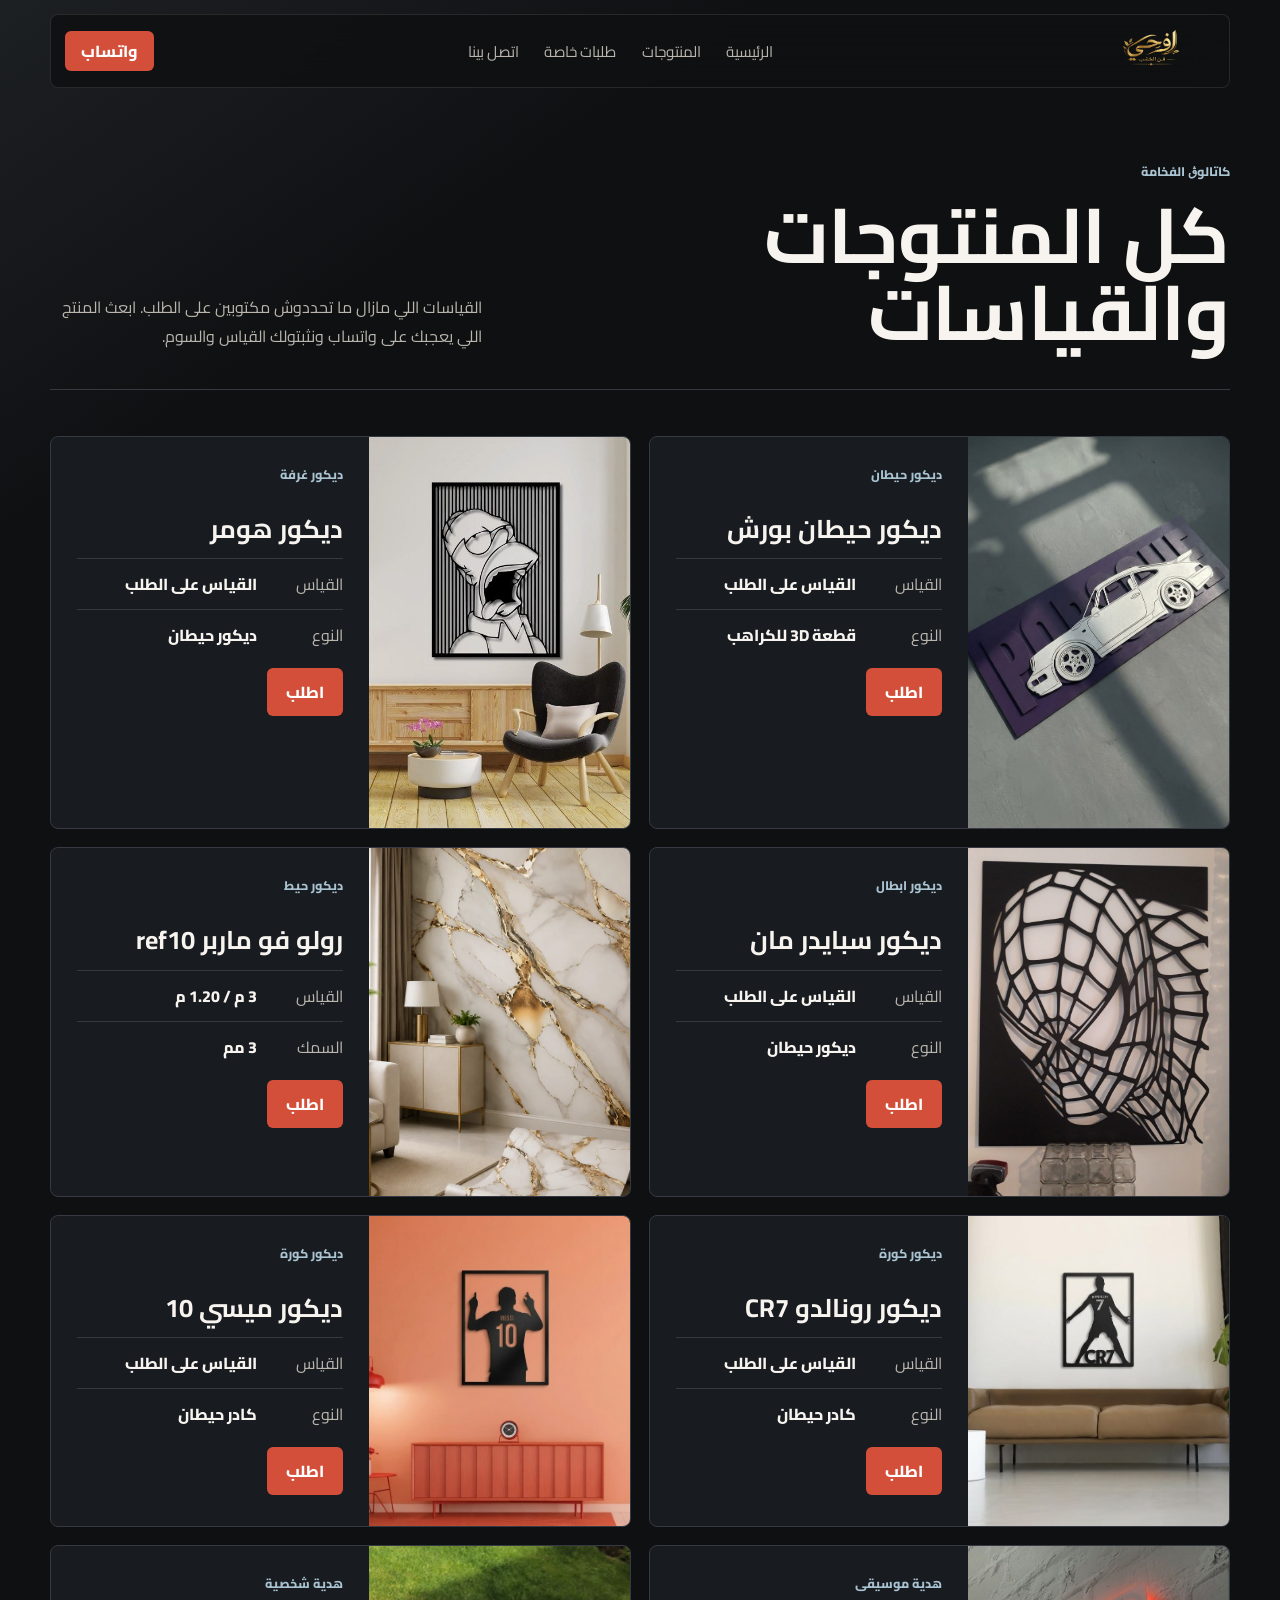
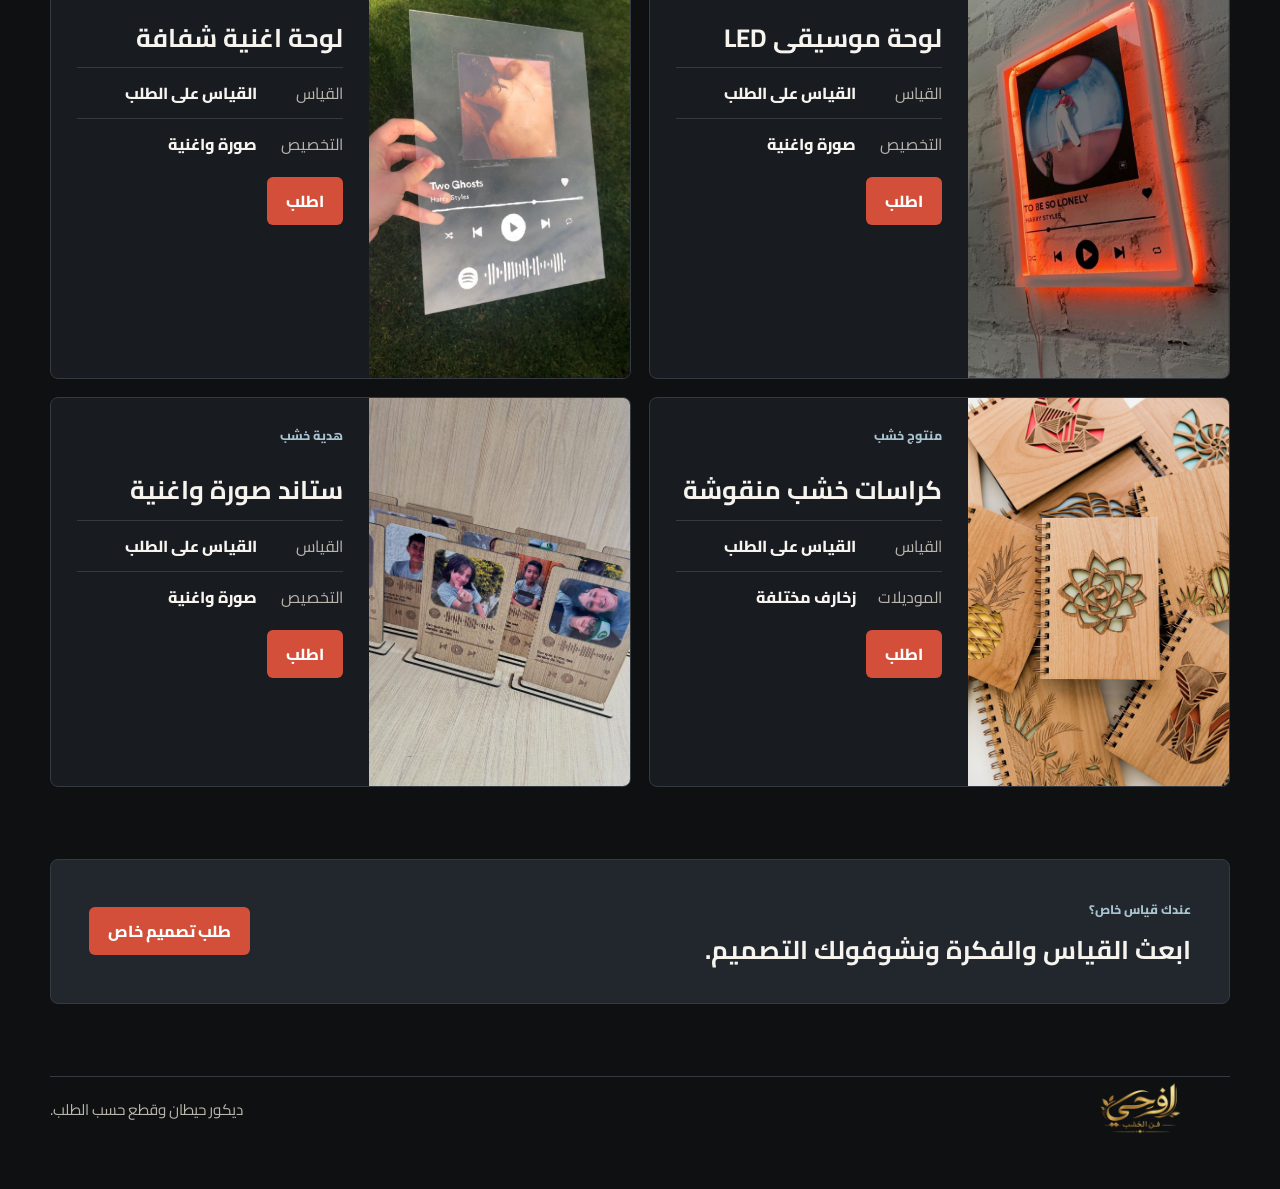
==== products.html @ 1e433f53 "c" ====
<!doctype html>
<html lang="ar-TN" dir="rtl">
  <head>
    <meta charset="utf-8" />
    <meta name="viewport" content="width=device-width, initial-scale=1" />
    <meta
      name="description"
      content="كاتالوڨ منتوجات الفخامة مع صور وقياسات وطلبات واتساب."
    />
    <title>كل المنتوجات | الفخامة</title>
    <link rel="preconnect" href="https://fonts.googleapis.com" />
    <link rel="preconnect" href="https://fonts.gstatic.com" crossorigin />
    <link
      href="https://fonts.googleapis.com/css2?family=Cairo:wght@400;600;700;800&family=Space+Grotesk:wght@500;700&display=swap"
      rel="stylesheet"
    />
    <link rel="stylesheet" href="styles.css" />
  </head>
  <body>
    <header class="site-header">
      <a class="brand" href="index.html" aria-label="الصفحة الرئيسية الفخامة">
        <img src="assets/alfakhama-logo.png" alt="شعار الفخامة فن الخشب" />
      </a>

      <nav aria-label="التنقل الرئيسي">
        <a href="index.html">الرئيسية</a>
        <a href="#all-products">المنتوجات</a>
        <a href="index.html#custom">طلبات خاصة</a>
        <a href="index.html#contact">اتصل بينا</a>
      </nav>

      <a class="button button-small whatsapp-link" href="#" data-product="catalog">
        واتساب
      </a>
    </header>

    <main id="all-products">
      <section class="products-hero" aria-labelledby="products-title">
        <div>
          <p class="eyebrow">كاتالوڨ الفخامة</p>
          <h1 id="products-title">كل المنتوجات والقياسات</h1>
        </div>
        <p>
          القياسات اللي مازال ما تحددوش مكتوبين على الطلب. ابعث المنتج اللي
          يعجبك على واتساب ونثبتولك القياس والسوم.
        </p>
      </section>

      <section class="full-catalog" aria-label="قائمة المنتوجات">
        <article class="product-sheet">
          <img src="assets/porsche-wall-art.jpg" alt="ديكور حيطان بورش" />
          <div>
            <p class="product-tag">ديكور حيطان</p>
            <h2>ديكور حيطان بورش</h2>
            <dl class="product-specs">
              <div><dt>القياس</dt><dd>القياس على الطلب</dd></div>
              <div><dt>النوع</dt><dd>قطعة 3D للكراهب</dd></div>
            </dl>
            <a class="button whatsapp-link" href="#" data-product="featured">اطلب</a>
          </div>
        </article>

        <article class="product-sheet">
          <img
            src="assets/15b7a6982c918e02cadbd1cf4aa682f3.jpg"
            alt="ديكور حيطان هومر"
          />
          <div>
            <p class="product-tag">ديكور غرفة</p>
            <h2>ديكور هومر</h2>
            <dl class="product-specs">
              <div><dt>القياس</dt><dd>القياس على الطلب</dd></div>
              <div><dt>النوع</dt><dd>ديكور حيطان</dd></div>
            </dl>
            <a class="button whatsapp-link" href="#" data-product="homer">اطلب</a>
          </div>
        </article>

        <article class="product-sheet">
          <img
            src="assets/08afd21a0a193c2e6735f2098a77eedb.jpg"
            alt="ديكور سبايدر مان"
          />
          <div>
            <p class="product-tag">ديكور ابطال</p>
            <h2>ديكور سبايدر مان</h2>
            <dl class="product-specs">
              <div><dt>القياس</dt><dd>القياس على الطلب</dd></div>
              <div><dt>النوع</dt><dd>ديكور حيطان</dd></div>
            </dl>
            <a class="button whatsapp-link" href="#" data-product="spider">اطلب</a>
          </div>
        </article>

        <article class="product-sheet">
          <img
            src="assets/faux-marble-roll-ref10.png"
            alt="رولو فو ماربر ref10"
          />
          <div>
            <p class="product-tag">ديكور حيط</p>
            <h2>رولو فو ماربر ref10</h2>
            <dl class="product-specs">
              <div><dt>القياس</dt><dd>3 م / 1.20 م</dd></div>
              <div><dt>السمك</dt><dd>3 مم</dd></div>
            </dl>
            <a class="button whatsapp-link" href="#" data-product="marble-ref10">اطلب</a>
          </div>
        </article>

        <article class="product-sheet">
          <img
            src="assets/6acb43db627ae6082aec8e4138a1ac6d.jpg"
            alt="ديكور رونالدو CR7"
          />
          <div>
            <p class="product-tag">ديكور كورة</p>
            <h2>ديكور رونالدو CR7</h2>
            <dl class="product-specs">
              <div><dt>القياس</dt><dd>القياس على الطلب</dd></div>
              <div><dt>النوع</dt><dd>كادر حيطان</dd></div>
            </dl>
            <a class="button whatsapp-link" href="#" data-product="ronaldo">اطلب</a>
          </div>
        </article>

        <article class="product-sheet">
          <img
            src="assets/6ab8ac789ad98a24ec0ea3ee5237ac3e.jpg"
            alt="ديكور ميسي رقم 10"
          />
          <div>
            <p class="product-tag">ديكور كورة</p>
            <h2>ديكور ميسي 10</h2>
            <dl class="product-specs">
              <div><dt>القياس</dt><dd>القياس على الطلب</dd></div>
              <div><dt>النوع</dt><dd>كادر حيطان</dd></div>
            </dl>
            <a class="button whatsapp-link" href="#" data-product="messi">اطلب</a>
          </div>
        </article>

        <article class="product-sheet">
          <img
            src="assets/904b76030d381e436d35765d5dcc86df.jpg"
            alt="لوحة موسيقى LED"
          />
          <div>
            <p class="product-tag">هدية موسيقى</p>
            <h2>لوحة موسيقى LED</h2>
            <dl class="product-specs">
              <div><dt>القياس</dt><dd>القياس على الطلب</dd></div>
              <div><dt>التخصيص</dt><dd>صورة واغنية</dd></div>
            </dl>
            <a class="button whatsapp-link" href="#" data-product="led-music">اطلب</a>
          </div>
        </article>

        <article class="product-sheet">
          <img
            src="assets/03408cd582cf13e4b314f6d06eb81515.jpg"
            alt="لوحة اغنية شفافة"
          />
          <div>
            <p class="product-tag">هدية شخصية</p>
            <h2>لوحة اغنية شفافة</h2>
            <dl class="product-specs">
              <div><dt>القياس</dt><dd>القياس على الطلب</dd></div>
              <div><dt>التخصيص</dt><dd>صورة واغنية</dd></div>
            </dl>
            <a class="button whatsapp-link" href="#" data-product="clear-music">اطلب</a>
          </div>
        </article>

        <article class="product-sheet">
          <img
            src="assets/abaa7590be805e36a9b885e64c8daa8e.jpg"
            alt="كراسات خشب منقوشة"
          />
          <div>
            <p class="product-tag">منتوج خشب</p>
            <h2>كراسات خشب منقوشة</h2>
            <dl class="product-specs">
              <div><dt>القياس</dt><dd>القياس على الطلب</dd></div>
              <div><dt>الموديلات</dt><dd>زخارف مختلفة</dd></div>
            </dl>
            <a class="button whatsapp-link" href="#" data-product="wood-notebook">اطلب</a>
          </div>
        </article>

        <article class="product-sheet">
          <img
            src="assets/b017790e20db0289528d4e1d8bafad71.jpg"
            alt="ستاند صورة واغنية خشب"
          />
          <div>
            <p class="product-tag">هدية خشب</p>
            <h2>ستاند صورة واغنية</h2>
            <dl class="product-specs">
              <div><dt>القياس</dt><dd>القياس على الطلب</dd></div>
              <div><dt>التخصيص</dt><dd>صورة واغنية</dd></div>
            </dl>
            <a class="button whatsapp-link" href="#" data-product="music-stand">اطلب</a>
          </div>
        </article>
      </section>

      <section class="products-note">
        <div>
          <p class="eyebrow">عندك قياس خاص؟</p>
          <h2>ابعث القياس والفكرة ونشوفولك التصميم.</h2>
        </div>
        <a class="button" href="index.html#custom">طلب تصميم خاص</a>
      </section>
    </main>

    <footer class="site-footer">
      <img
        class="footer-logo"
        src="assets/alfakhama-logo.png"
        alt="شعار الفخامة فن الخشب"
      />
      <p>ديكور حيطان وقطع حسب الطلب.</p>
    </footer>

    <script src="script.js"></script>
  </body>
</html>
---- styles.css ----
:root {
  --bg: #0f1012;
  --surface: #181b20;
  --surface-strong: #22262d;
  --line: #343942;
  --text: #f7f4ef;
  --muted: #bab6ae;
  --accent: #d34f39;
  --accent-bright: #f07a5c;
  --steel: #a9c3d1;
  --olive: #9daa72;
  --shadow: 0 24px 80px rgba(0, 0, 0, 0.34);
}

* {
  box-sizing: border-box;
}

html {
  scroll-behavior: smooth;
}

body {
  margin: 0;
  background:
    linear-gradient(145deg, rgba(169, 195, 209, 0.09), transparent 28rem),
    var(--bg);
  color: var(--text);
  font-family: Cairo, Arial, sans-serif;
  letter-spacing: 0;
  text-align: right;
}

img {
  display: block;
  max-width: 100%;
}

a {
  color: inherit;
  text-decoration: none;
}

p,
h1,
h2,
h3 {
  margin-top: 0;
}

.site-header,
main,
.site-footer {
  width: min(1180px, calc(100% - 40px));
  margin: 0 auto;
}

.site-header {
  position: sticky;
  top: 14px;
  z-index: 10;
  display: grid;
  grid-template-columns: auto 1fr auto;
  align-items: center;
  gap: 28px;
  margin-top: 14px;
  padding: 12px 14px;
  border: 1px solid rgba(255, 255, 255, 0.1);
  border-radius: 8px;
  background: rgba(15, 16, 18, 0.88);
  backdrop-filter: blur(18px);
}

.brand,
nav,
.hero-actions,
.product-actions,
.contact-actions,
.price-row,
.card-row {
  display: flex;
  align-items: center;
}

.brand {
  gap: 10px;
  min-width: max-content;
  font-weight: 800;
  direction: ltr;
}

nav {
  justify-content: center;
  gap: clamp(12px, 2vw, 28px);
  color: var(--muted);
  font-size: 0.95rem;
}

.brand img {
  width: clamp(92px, 10vw, 138px);
  height: 48px;
  object-fit: cover;
  object-position: center;
  border-radius: 6px;
}

nav a:hover,
.text-link:hover,
.catalog-card a:hover {
  color: var(--text);
}

.button {
  display: inline-flex;
  min-height: 48px;
  align-items: center;
  justify-content: center;
  gap: 8px;
  padding: 0 18px;
  border: 1px solid transparent;
  border-radius: 6px;
  background: var(--accent);
  color: white;
  font-weight: 800;
  transition: transform 180ms ease, background 180ms ease, border-color 180ms ease;
}

.button:hover {
  background: var(--accent-bright);
  transform: translateY(-1px);
}

.button-small {
  min-height: 40px;
  padding-inline: 15px;
}

.button-quiet {
  border-color: var(--line);
  background: transparent;
  color: var(--text);
}

.button-quiet:hover {
  border-color: var(--steel);
  background: rgba(169, 195, 209, 0.1);
}

.hero {
  display: grid;
  min-height: calc(100vh - 94px);
  grid-template-columns: minmax(0, 1.08fr) minmax(360px, 0.92fr);
  align-items: center;
  gap: clamp(24px, 4vw, 76px);
  padding: 56px 0 46px;
}

.hero-media,
.gallery-main {
  overflow: hidden;
  border: 1px solid rgba(255, 255, 255, 0.13);
  border-radius: 8px;
  background: var(--surface);
  box-shadow: var(--shadow);
}

.hero-media {
  aspect-ratio: 4 / 5;
}

.hero-media img,
.gallery-main img,
.catalog-card img {
  width: 100%;
  height: 100%;
  object-fit: cover;
}

.hero-copy h1,
.section-heading h2,
.custom-band h2,
.contact h2 {
  font-family: Cairo, Arial, sans-serif;
  letter-spacing: 0;
}

.hero-copy h1 {
  max-width: 680px;
  margin-bottom: 18px;
  font-size: clamp(2.7rem, 7vw, 6.4rem);
  line-height: 0.95;
}

.hero-copy > p:not(.eyebrow) {
  max-width: 560px;
  color: var(--muted);
  font-size: 1.12rem;
  line-height: 1.7;
}

.eyebrow,
.product-tag {
  margin-bottom: 14px;
  color: var(--steel);
  font-weight: 800;
  text-transform: uppercase;
  font-size: 0.78rem;
}

.hero-actions,
.product-actions,
.contact-actions {
  flex-wrap: wrap;
  gap: 12px;
}

.hero-facts {
  display: grid;
  grid-template-columns: repeat(3, minmax(0, 1fr));
  gap: 12px;
  margin: 34px 0 0;
}

.hero-facts div,
.trust article,
blockquote {
  border-top: 1px solid var(--line);
  padding-top: 14px;
}

.hero-facts dt {
  margin-bottom: 8px;
  color: var(--muted);
  font-size: 0.82rem;
}

.hero-facts dd {
  margin: 0;
  font-weight: 700;
}

.product-stage,
.catalog,
.design-request,
.social-proof,
.contact {
  padding: 72px 0;
}

.section-heading {
  margin-bottom: 30px;
}

.section-heading h2 {
  max-width: 760px;
  margin-bottom: 0;
  font-size: clamp(1.9rem, 4vw, 3.5rem);
  line-height: 1.04;
}

.featured-layout {
  display: grid;
  grid-template-columns: minmax(0, 0.92fr) minmax(320px, 0.78fr);
  gap: clamp(22px, 4vw, 58px);
  align-items: center;
}

.gallery-main {
  aspect-ratio: 4 / 5;
}

.gallery-notes {
  display: flex;
  flex-wrap: wrap;
  gap: 10px;
  margin-top: 14px;
}

.gallery-notes span,
.use-list li {
  border: 1px solid var(--line);
  border-radius: 6px;
  background: rgba(255, 255, 255, 0.04);
}

.gallery-notes span {
  padding: 9px 12px;
  color: var(--muted);
}

.product-detail {
  padding: clamp(22px, 4vw, 42px);
  border: 1px solid var(--line);
  border-radius: 8px;
  background: var(--surface);
}

.product-detail h3 {
  margin-bottom: 16px;
  font-family: Cairo, Arial, sans-serif;
  font-size: clamp(1.6rem, 3vw, 2.7rem);
  line-height: 1.08;
}

.product-detail > p {
  color: var(--muted);
  line-height: 1.7;
}

.use-list {
  display: grid;
  grid-template-columns: repeat(2, minmax(0, 1fr));
  gap: 10px;
  margin: 24px 0;
  padding: 0;
  list-style: none;
}

.use-list li {
  min-height: 58px;
  padding: 16px;
  font-weight: 700;
}

.price-row,
.card-row {
  justify-content: space-between;
  gap: 16px;
}

.price-row {
  margin-bottom: 24px;
  padding: 18px 0;
  border-block: 1px solid var(--line);
}

.price-row strong {
  font-size: 1.2rem;
}

.price-row span,
.card-row span,
.catalog-card p,
.site-footer,
blockquote footer {
  color: var(--muted);
}

.text-link,
.catalog-card a {
  color: var(--olive);
  font-weight: 800;
}

.catalog-grid,
.proof-grid {
  display: grid;
  grid-template-columns: repeat(3, minmax(0, 1fr));
  gap: 16px;
}

.catalog-jump {
  display: flex;
  align-items: center;
  justify-content: space-between;
  gap: 16px;
  margin-bottom: 22px;
  padding: 16px;
  border: 1px solid var(--line);
  border-radius: 8px;
  background: var(--surface);
}

.catalog-jump p {
  margin: 0;
  color: var(--muted);
}

.catalog-card {
  overflow: hidden;
  min-height: 100%;
  border: 1px solid var(--line);
  border-radius: 8px;
  background: var(--surface);
}

.catalog-card > img {
  aspect-ratio: 4 / 3;
}

.catalog-card > div:last-child {
  display: grid;
  gap: 10px;
  padding: 18px;
}

.catalog-card h3 {
  margin-bottom: 0;
  font-size: 1.22rem;
}

.catalog-card p {
  min-height: 52px;
  margin-bottom: 0;
  line-height: 1.55;
}

.custom-band {
  display: grid;
  grid-template-columns: minmax(0, 1fr) minmax(260px, 0.7fr) auto;
  align-items: center;
  gap: clamp(18px, 3vw, 40px);
  margin: 24px 0;
  padding: clamp(24px, 4vw, 42px);
  border: 1px solid var(--line);
  border-radius: 8px;
  background:
    linear-gradient(135deg, rgba(211, 79, 57, 0.2), transparent 42%),
    var(--surface-strong);
}

.custom-band h2 {
  margin-bottom: 0;
  font-size: clamp(1.8rem, 3vw, 3rem);
  line-height: 1.04;
}

.custom-band > p {
  margin-bottom: 0;
  color: var(--muted);
  line-height: 1.7;
}

.design-form {
  display: grid;
  gap: 18px;
  padding: clamp(20px, 4vw, 38px);
  border: 1px solid var(--line);
  border-radius: 8px;
  background: var(--surface);
}

.design-form label {
  display: grid;
  gap: 9px;
  min-width: 0;
}

.design-form label span {
  font-weight: 800;
}

.design-form textarea,
.design-form input {
  width: 100%;
  border: 1px solid var(--line);
  border-radius: 6px;
  background: rgba(255, 255, 255, 0.06);
  color: var(--text);
  font: inherit;
}

.design-form textarea {
  min-height: 132px;
  resize: vertical;
  padding: 14px;
}

.design-form input {
  min-height: 52px;
  padding: 0 14px;
}

.design-form input[type="file"] {
  padding: 12px;
  color: var(--muted);
}

.design-form textarea::placeholder,
.design-form input::placeholder {
  color: #9b978f;
}

.form-grid {
  display: grid;
  grid-template-columns: repeat(2, minmax(0, 1fr));
  gap: 14px;
}

.form-note {
  margin: 0;
  color: var(--muted);
  line-height: 1.6;
}

.design-form .button {
  justify-self: start;
}

.trust {
  display: grid;
  grid-template-columns: repeat(4, minmax(0, 1fr));
  gap: 18px;
  padding: 52px 0 24px;
}

.trust h2 {
  margin-bottom: 10px;
  font-size: 1.08rem;
}

.trust p,
blockquote p {
  margin-bottom: 0;
  color: var(--muted);
  line-height: 1.65;
}

.proof-grid {
  grid-template-columns: repeat(2, minmax(0, 1fr));
}

blockquote {
  margin: 0;
  min-height: 180px;
  padding-right: clamp(14px, 3vw, 38px);
}

blockquote p {
  color: var(--text);
  font-family: Cairo, Arial, sans-serif;
  font-size: clamp(1.4rem, 2.6vw, 2.3rem);
  line-height: 1.18;
}

blockquote footer {
  margin-top: 22px;
}

.contact {
  display: grid;
  grid-template-columns: minmax(0, 1fr) minmax(250px, 0.5fr);
  gap: clamp(24px, 4vw, 72px);
  align-items: end;
  border-top: 1px solid var(--line);
}

.contact ol {
  display: grid;
  gap: 10px;
  margin: 0 0 24px;
  padding-left: 22px;
  color: var(--muted);
  line-height: 1.7;
}

.site-footer {
  display: flex;
  justify-content: space-between;
  gap: 16px;
  padding: 0 0 40px;
  border-top: 1px solid var(--line);
  font-size: 0.95rem;
}

.site-footer p {
  margin: 18px 0 0;
}

.footer-logo {
  width: min(180px, 42vw);
  height: 72px;
  object-fit: cover;
  object-position: center;
  border-radius: 6px;
}

.products-hero {
  display: grid;
  grid-template-columns: minmax(0, 1fr) minmax(260px, 0.62fr);
  align-items: end;
  gap: clamp(18px, 4vw, 58px);
  padding: 72px 0 38px;
  border-bottom: 1px solid var(--line);
}

.products-hero h1 {
  margin-bottom: 0;
  font-size: clamp(2.3rem, 6vw, 5rem);
  line-height: 1;
}

.products-hero > p {
  margin-bottom: 0;
  color: var(--muted);
  line-height: 1.8;
}

.full-catalog {
  display: grid;
  grid-template-columns: repeat(2, minmax(0, 1fr));
  gap: 18px;
  padding: 46px 0 72px;
}

.product-sheet {
  display: grid;
  grid-template-columns: minmax(180px, 0.82fr) minmax(0, 1fr);
  overflow: hidden;
  border: 1px solid var(--line);
  border-radius: 8px;
  background: var(--surface);
}

.product-sheet > img {
  width: 100%;
  height: 100%;
  min-height: 310px;
  object-fit: cover;
}

.product-sheet > div {
  display: grid;
  align-content: start;
  gap: 14px;
  padding: clamp(16px, 3vw, 26px);
}

.product-sheet h2,
.products-note h2 {
  margin-bottom: 0;
  font-size: clamp(1.25rem, 2vw, 2rem);
  line-height: 1.2;
}

.product-specs {
  display: grid;
  gap: 10px;
  margin: 0;
}

.product-specs div {
  display: grid;
  grid-template-columns: 76px minmax(0, 1fr);
  gap: 10px;
  padding-top: 10px;
  border-top: 1px solid var(--line);
}

.product-specs dt {
  color: var(--muted);
}

.product-specs dd {
  margin: 0;
  font-weight: 800;
}

.product-sheet .button {
  justify-self: start;
  margin-top: 4px;
}

.products-note {
  display: grid;
  grid-template-columns: minmax(0, 1fr) auto;
  align-items: center;
  gap: 20px;
  margin-bottom: 72px;
  padding: clamp(20px, 4vw, 38px);
  border: 1px solid var(--line);
  border-radius: 8px;
  background: var(--surface-strong);
}

@media (max-width: 920px) {
  .site-header {
    grid-template-columns: 1fr auto;
  }

  nav {
    display: none;
  }

  .hero,
  .featured-layout,
  .custom-band,
  .products-hero,
  .products-note,
  .contact {
    grid-template-columns: 1fr;
  }

  .hero {
    min-height: auto;
  }

  .hero-media {
    order: 2;
  }

  .catalog-grid {
    grid-template-columns: repeat(2, minmax(0, 1fr));
  }

  .full-catalog {
    grid-template-columns: 1fr;
  }

  .trust {
    grid-template-columns: repeat(2, minmax(0, 1fr));
  }
}

@media (max-width: 640px) {
  .site-header,
  main,
  .site-footer {
    width: min(100% - 24px, 1180px);
  }

  .site-header {
    top: 10px;
    gap: 10px;
    padding: 10px;
  }

  .brand img {
    width: 88px;
    height: 40px;
  }

  .hero {
    padding-top: 38px;
  }

  .hero-copy h1 {
    font-size: 2.7rem;
  }

  .hero-facts,
  .use-list,
  .catalog-grid,
  .proof-grid,
  .trust {
    grid-template-columns: 1fr;
  }

  .button,
  .contact-actions .button {
    width: 100%;
  }

  .button-small {
    width: auto;
  }

  .price-row,
  .catalog-jump,
  .site-footer {
    flex-direction: column;
    align-items: flex-start;
  }

  .product-sheet {
    grid-template-columns: 1fr;
  }

  .product-sheet > img {
    min-height: auto;
    aspect-ratio: 4 / 3;
  }

  .product-stage,
  .catalog,
  .design-request,
  .social-proof,
  .contact {
    padding: 54px 0;
  }

  .form-grid {
    grid-template-columns: 1fr;
  }

  .design-form .button {
    justify-self: stretch;
  }
}
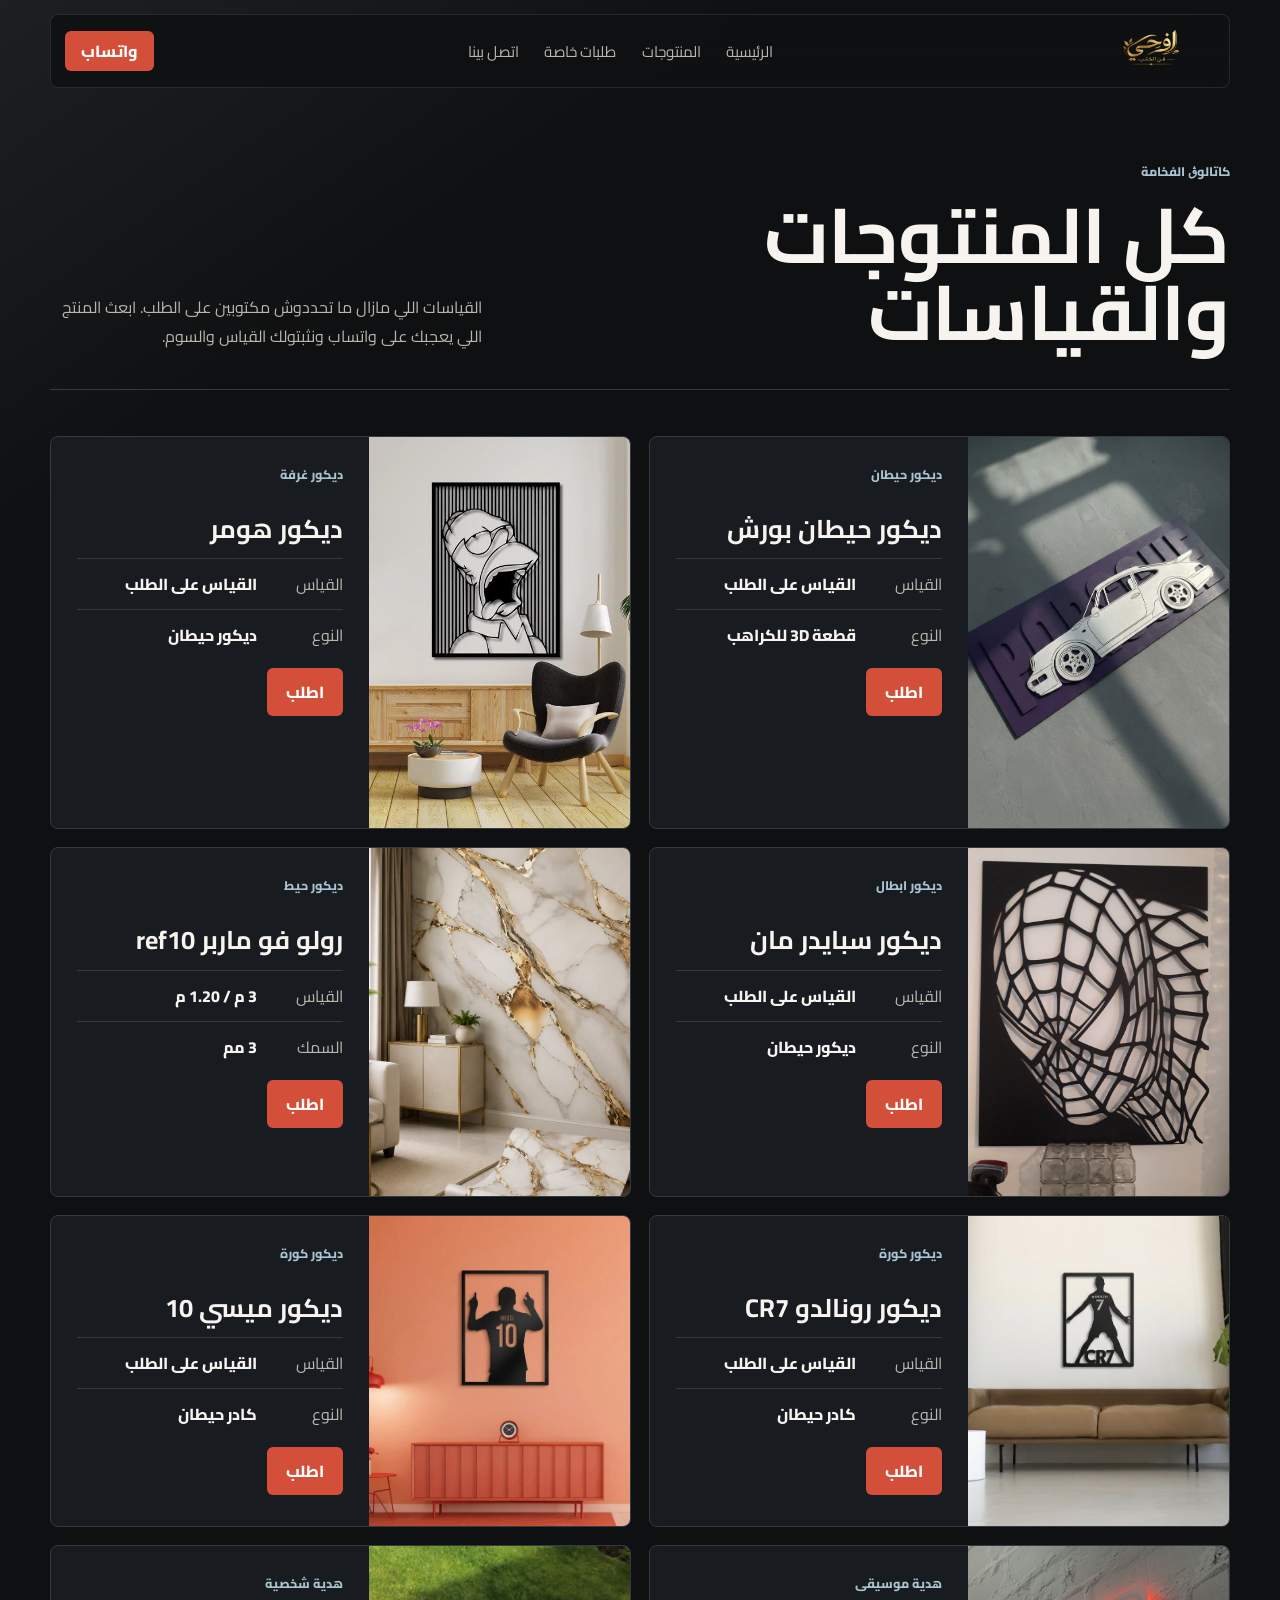
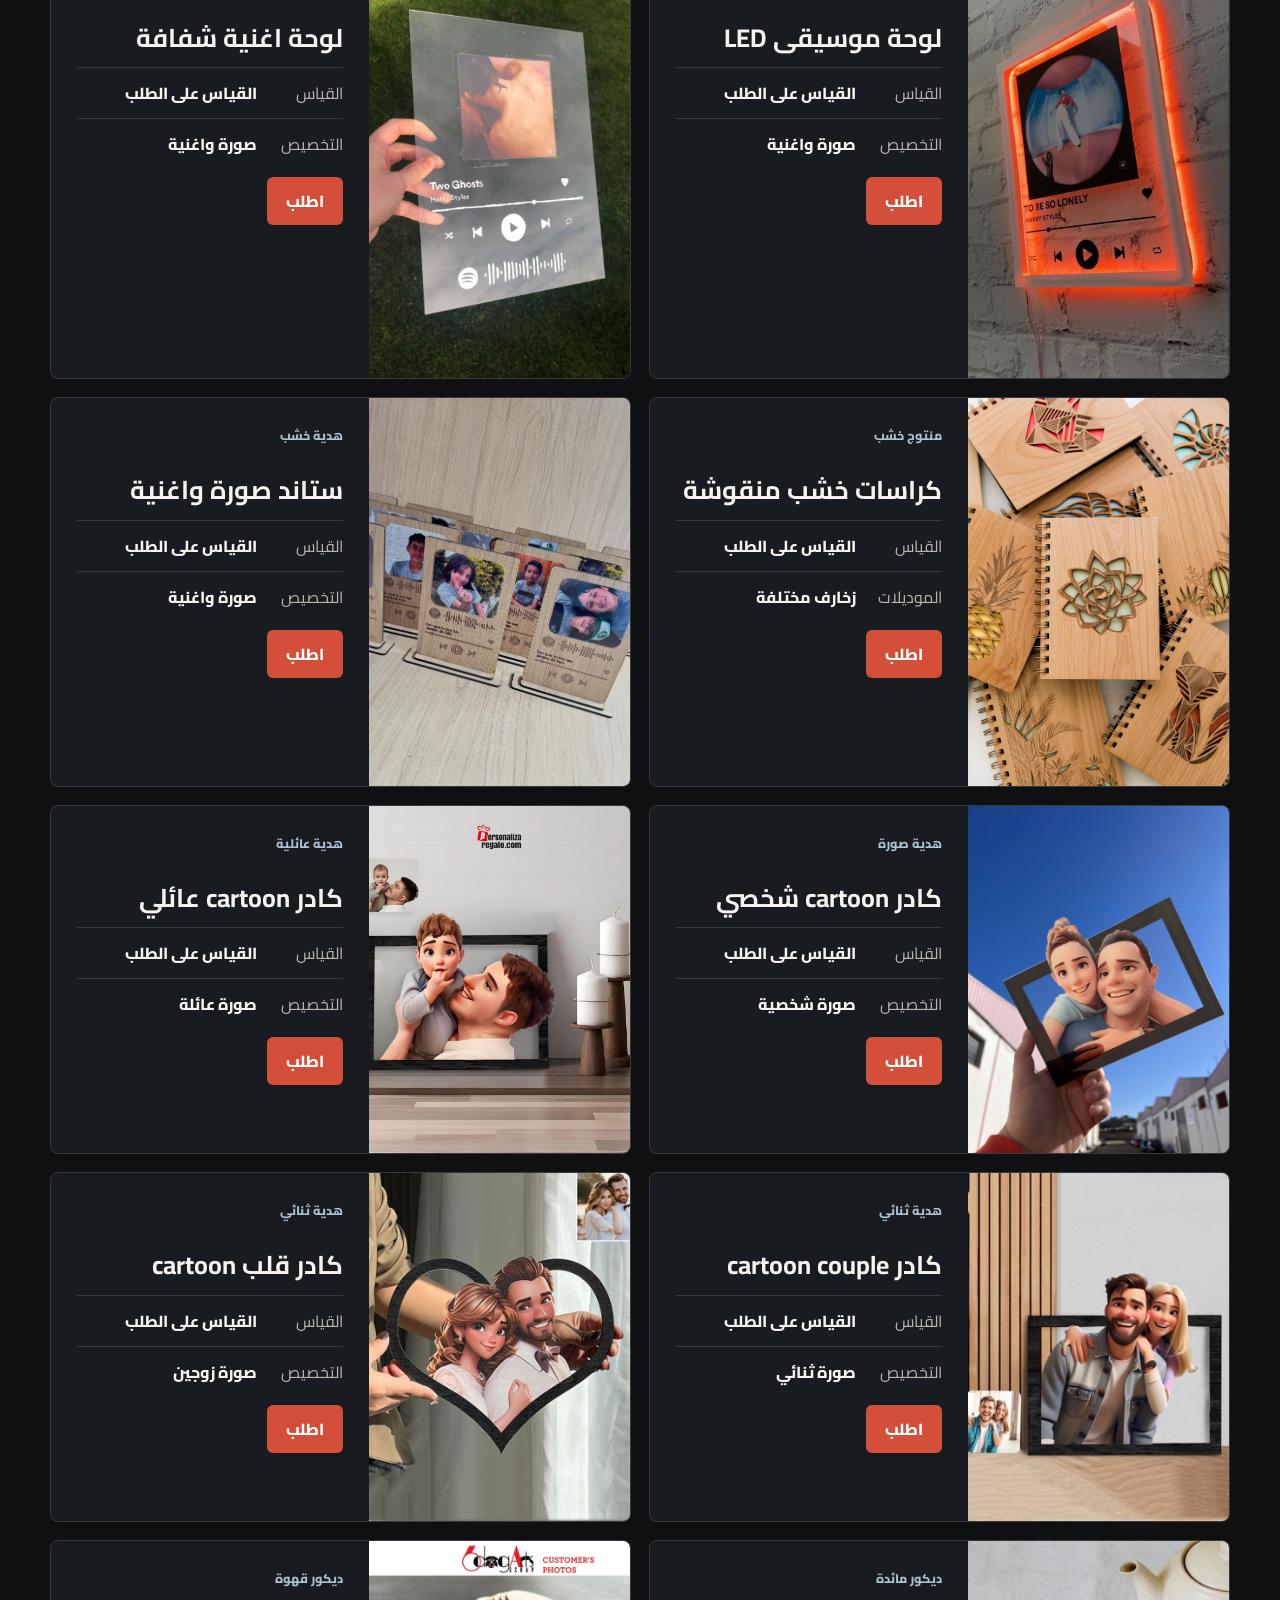
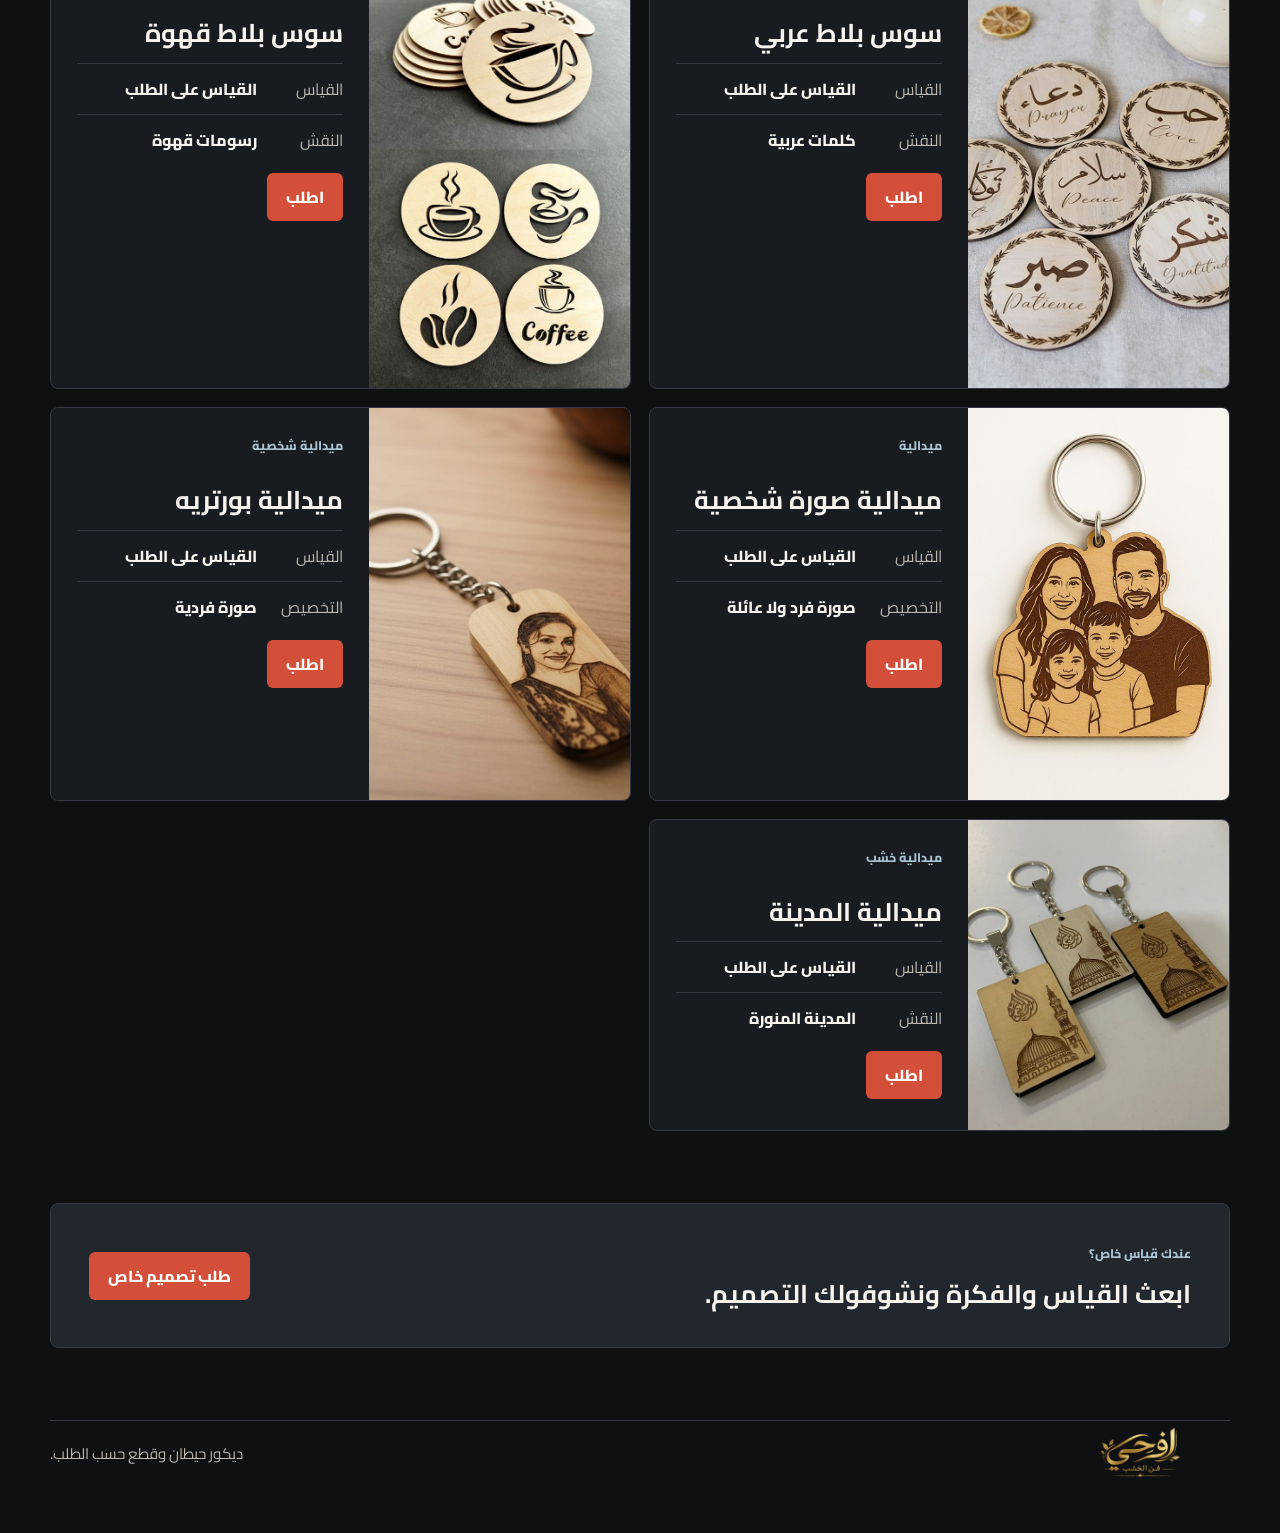
==== commit 430b53a4: "d" ====
--- a/products.html
+++ b/products.html
@@ -56,7 +56,7 @@
               <div><dt>القياس</dt><dd>القياس على الطلب</dd></div>
               <div><dt>النوع</dt><dd>قطعة 3D للكراهب</dd></div>
             </dl>
-            <a class="button whatsapp-link" href="#" data-product="featured">اطلب</a>
+            <a class="button messenger-link" href="#">اطلب</a>
           </div>
         </article>
 
@@ -72,7 +72,7 @@
               <div><dt>القياس</dt><dd>القياس على الطلب</dd></div>
               <div><dt>النوع</dt><dd>ديكور حيطان</dd></div>
             </dl>
-            <a class="button whatsapp-link" href="#" data-product="homer">اطلب</a>
+            <a class="button messenger-link" href="#">اطلب</a>
           </div>
         </article>
 
@@ -88,7 +88,7 @@
               <div><dt>القياس</dt><dd>القياس على الطلب</dd></div>
               <div><dt>النوع</dt><dd>ديكور حيطان</dd></div>
             </dl>
-            <a class="button whatsapp-link" href="#" data-product="spider">اطلب</a>
+            <a class="button messenger-link" href="#">اطلب</a>
           </div>
         </article>
 
@@ -104,7 +104,7 @@
               <div><dt>القياس</dt><dd>3 م / 1.20 م</dd></div>
               <div><dt>السمك</dt><dd>3 مم</dd></div>
             </dl>
-            <a class="button whatsapp-link" href="#" data-product="marble-ref10">اطلب</a>
+            <a class="button messenger-link" href="#">اطلب</a>
           </div>
         </article>
 
@@ -120,7 +120,7 @@
               <div><dt>القياس</dt><dd>القياس على الطلب</dd></div>
               <div><dt>النوع</dt><dd>كادر حيطان</dd></div>
             </dl>
-            <a class="button whatsapp-link" href="#" data-product="ronaldo">اطلب</a>
+            <a class="button messenger-link" href="#">اطلب</a>
           </div>
         </article>
 
@@ -136,7 +136,7 @@
               <div><dt>القياس</dt><dd>القياس على الطلب</dd></div>
               <div><dt>النوع</dt><dd>كادر حيطان</dd></div>
             </dl>
-            <a class="button whatsapp-link" href="#" data-product="messi">اطلب</a>
+            <a class="button messenger-link" href="#">اطلب</a>
           </div>
         </article>
 
@@ -152,7 +152,7 @@
               <div><dt>القياس</dt><dd>القياس على الطلب</dd></div>
               <div><dt>التخصيص</dt><dd>صورة واغنية</dd></div>
             </dl>
-            <a class="button whatsapp-link" href="#" data-product="led-music">اطلب</a>
+            <a class="button messenger-link" href="#">اطلب</a>
           </div>
         </article>
 
@@ -168,7 +168,7 @@
               <div><dt>القياس</dt><dd>القياس على الطلب</dd></div>
               <div><dt>التخصيص</dt><dd>صورة واغنية</dd></div>
             </dl>
-            <a class="button whatsapp-link" href="#" data-product="clear-music">اطلب</a>
+            <a class="button messenger-link" href="#">اطلب</a>
           </div>
         </article>
 
@@ -184,7 +184,7 @@
               <div><dt>القياس</dt><dd>القياس على الطلب</dd></div>
               <div><dt>الموديلات</dt><dd>زخارف مختلفة</dd></div>
             </dl>
-            <a class="button whatsapp-link" href="#" data-product="wood-notebook">اطلب</a>
+            <a class="button messenger-link" href="#">اطلب</a>
           </div>
         </article>
 
@@ -200,7 +200,151 @@
               <div><dt>القياس</dt><dd>القياس على الطلب</dd></div>
               <div><dt>التخصيص</dt><dd>صورة واغنية</dd></div>
             </dl>
-            <a class="button whatsapp-link" href="#" data-product="music-stand">اطلب</a>
+            <a class="button messenger-link" href="#">اطلب</a>
+          </div>
+        </article>
+
+        <article class="product-sheet">
+          <img
+            src="assets/f85e4818939df0c28b310134d8d8ceb0.jpg"
+            alt="كادر صورة cartoon شخصي"
+          />
+          <div>
+            <p class="product-tag">هدية صورة</p>
+            <h2>كادر cartoon شخصي</h2>
+            <dl class="product-specs">
+              <div><dt>القياس</dt><dd>القياس على الطلب</dd></div>
+              <div><dt>التخصيص</dt><dd>صورة شخصية</dd></div>
+            </dl>
+            <a class="button messenger-link" href="#">اطلب</a>
+          </div>
+        </article>
+
+        <article class="product-sheet">
+          <img
+            src="assets/531b655f1d071f2a284e2f5131784028.jpg"
+            alt="كادر cartoon اب وطفل"
+          />
+          <div>
+            <p class="product-tag">هدية عائلية</p>
+            <h2>كادر cartoon عائلي</h2>
+            <dl class="product-specs">
+              <div><dt>القياس</dt><dd>القياس على الطلب</dd></div>
+              <div><dt>التخصيص</dt><dd>صورة عائلة</dd></div>
+            </dl>
+            <a class="button messenger-link" href="#">اطلب</a>
+          </div>
+        </article>
+
+        <article class="product-sheet">
+          <img
+            src="assets/cc7502885634783d381fa7a480422d68.jpg"
+            alt="كادر cartoon لزوجين"
+          />
+          <div>
+            <p class="product-tag">هدية ثنائي</p>
+            <h2>كادر cartoon couple</h2>
+            <dl class="product-specs">
+              <div><dt>القياس</dt><dd>القياس على الطلب</dd></div>
+              <div><dt>التخصيص</dt><dd>صورة ثنائي</dd></div>
+            </dl>
+            <a class="button messenger-link" href="#">اطلب</a>
+          </div>
+        </article>
+
+        <article class="product-sheet">
+          <img
+            src="assets/d06ece7cf223e3b82c8e5ae839c12830.jpg"
+            alt="كادر قلب cartoon للزوجين"
+          />
+          <div>
+            <p class="product-tag">هدية ثنائي</p>
+            <h2>كادر قلب cartoon</h2>
+            <dl class="product-specs">
+              <div><dt>القياس</dt><dd>القياس على الطلب</dd></div>
+              <div><dt>التخصيص</dt><dd>صورة زوجين</dd></div>
+            </dl>
+            <a class="button messenger-link" href="#">اطلب</a>
+          </div>
+        </article>
+
+        <article class="product-sheet">
+          <img
+            src="assets/f94980c9ba2668e680db45ff83b2481f.jpg"
+            alt="سوس بلاط خشب بكلمات عربية"
+          />
+          <div>
+            <p class="product-tag">ديكور مائدة</p>
+            <h2>سوس بلاط عربي</h2>
+            <dl class="product-specs">
+              <div><dt>القياس</dt><dd>القياس على الطلب</dd></div>
+              <div><dt>النقش</dt><dd>كلمات عربية</dd></div>
+            </dl>
+            <a class="button messenger-link" href="#">اطلب</a>
+          </div>
+        </article>
+
+        <article class="product-sheet">
+          <img
+            src="assets/e1616b86ac6f2649e90a553e5259f5f4.jpg"
+            alt="سوس بلاط خشب بتصاميم قهوة"
+          />
+          <div>
+            <p class="product-tag">ديكور قهوة</p>
+            <h2>سوس بلاط قهوة</h2>
+            <dl class="product-specs">
+              <div><dt>القياس</dt><dd>القياس على الطلب</dd></div>
+              <div><dt>النقش</dt><dd>رسومات قهوة</dd></div>
+            </dl>
+            <a class="button messenger-link" href="#">اطلب</a>
+          </div>
+        </article>
+
+        <article class="product-sheet">
+          <img
+            src="assets/7281801deb5a1ae0ba90adff8c750aac.jpg"
+            alt="ميدالية خشب بصورة عائلة"
+          />
+          <div>
+            <p class="product-tag">ميدالية</p>
+            <h2>ميدالية صورة شخصية</h2>
+            <dl class="product-specs">
+              <div><dt>القياس</dt><dd>القياس على الطلب</dd></div>
+              <div><dt>التخصيص</dt><dd>صورة فرد ولا عائلة</dd></div>
+            </dl>
+            <a class="button messenger-link" href="#">اطلب</a>
+          </div>
+        </article>
+
+        <article class="product-sheet">
+          <img
+            src="assets/5e476d8932bc655c157273a8d720e58b.jpg"
+            alt="ميدالية خشب ببورتريه محفور"
+          />
+          <div>
+            <p class="product-tag">ميدالية شخصية</p>
+            <h2>ميدالية بورتريه</h2>
+            <dl class="product-specs">
+              <div><dt>القياس</dt><dd>القياس على الطلب</dd></div>
+              <div><dt>التخصيص</dt><dd>صورة فردية</dd></div>
+            </dl>
+            <a class="button messenger-link" href="#">اطلب</a>
+          </div>
+        </article>
+
+        <article class="product-sheet">
+          <img
+            src="assets/58687ba8ff6fb6a124805f9e819aede6.jpg"
+            alt="ميداليات خشب المدينة المنورة"
+          />
+          <div>
+            <p class="product-tag">ميدالية خشب</p>
+            <h2>ميدالية المدينة</h2>
+            <dl class="product-specs">
+              <div><dt>القياس</dt><dd>القياس على الطلب</dd></div>
+              <div><dt>النقش</dt><dd>المدينة المنورة</dd></div>
+            </dl>
+            <a class="button messenger-link" href="#">اطلب</a>
           </div>
         </article>
       </section>
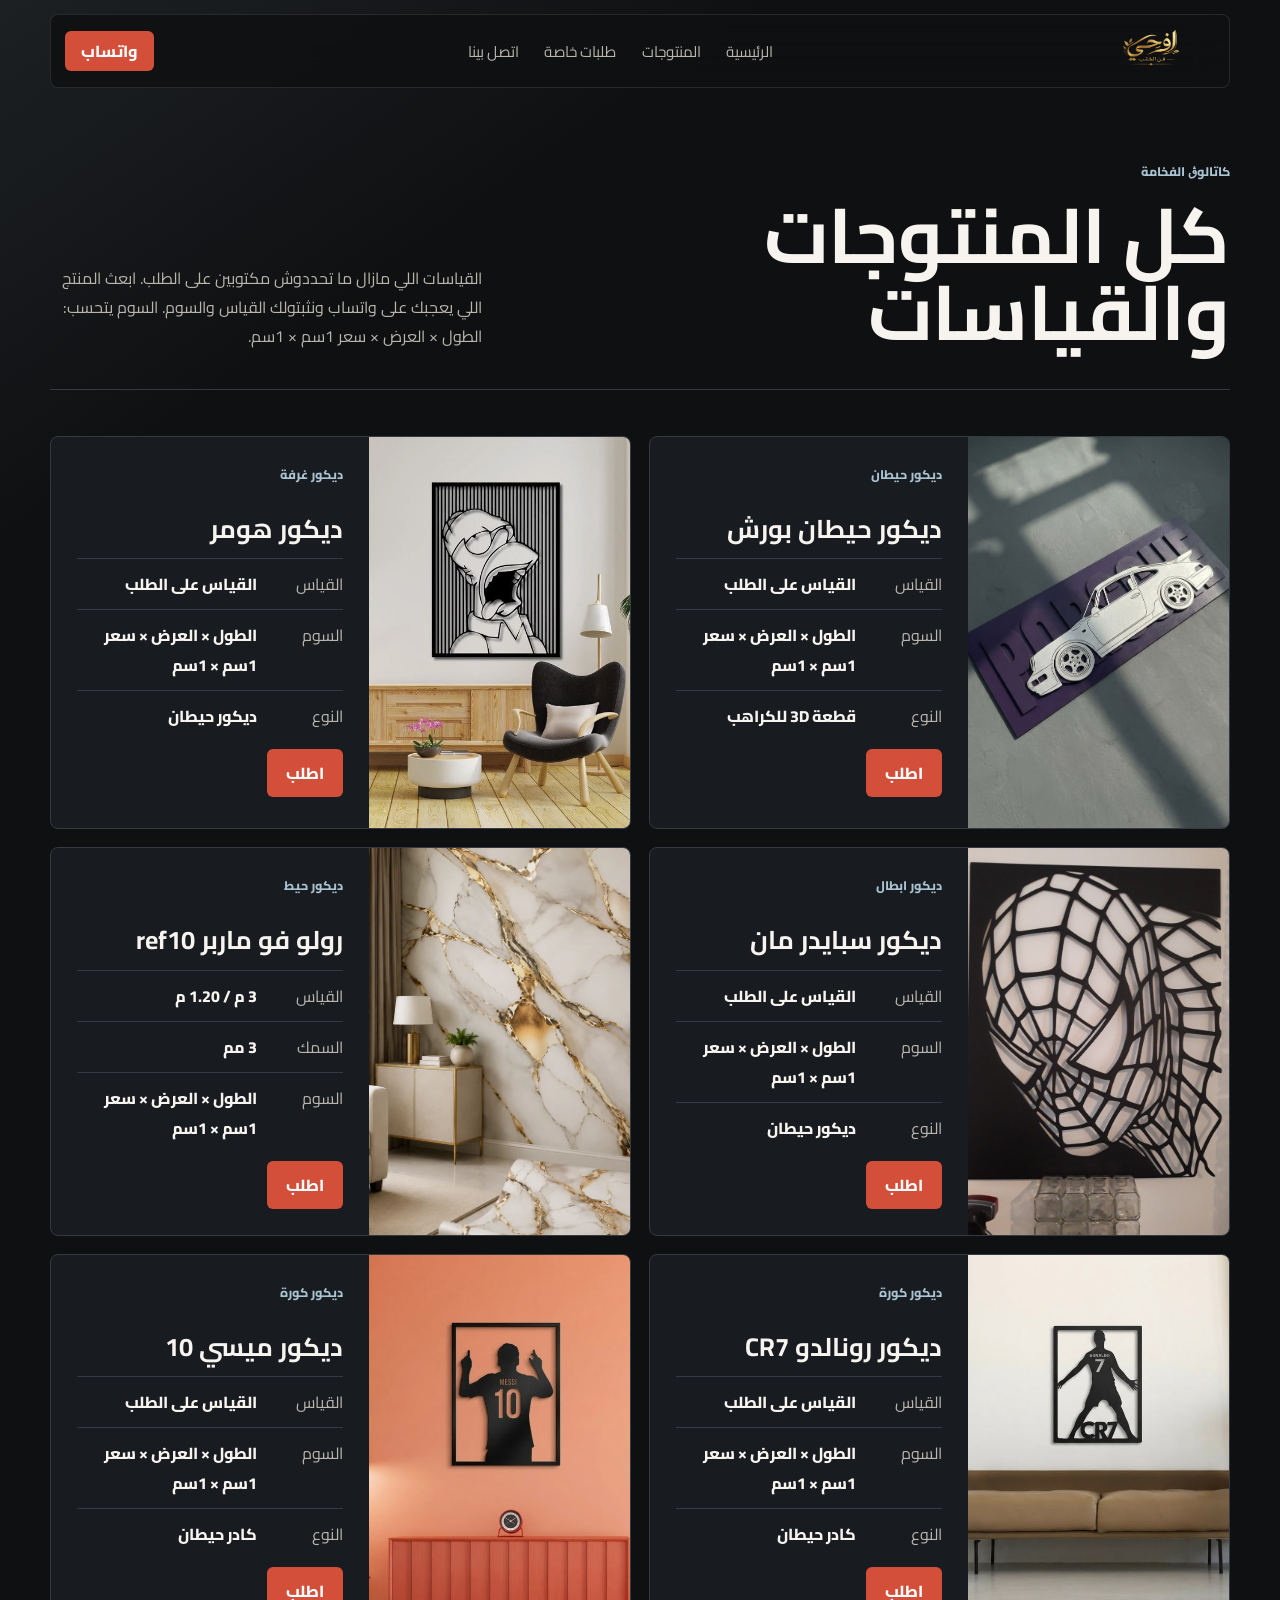
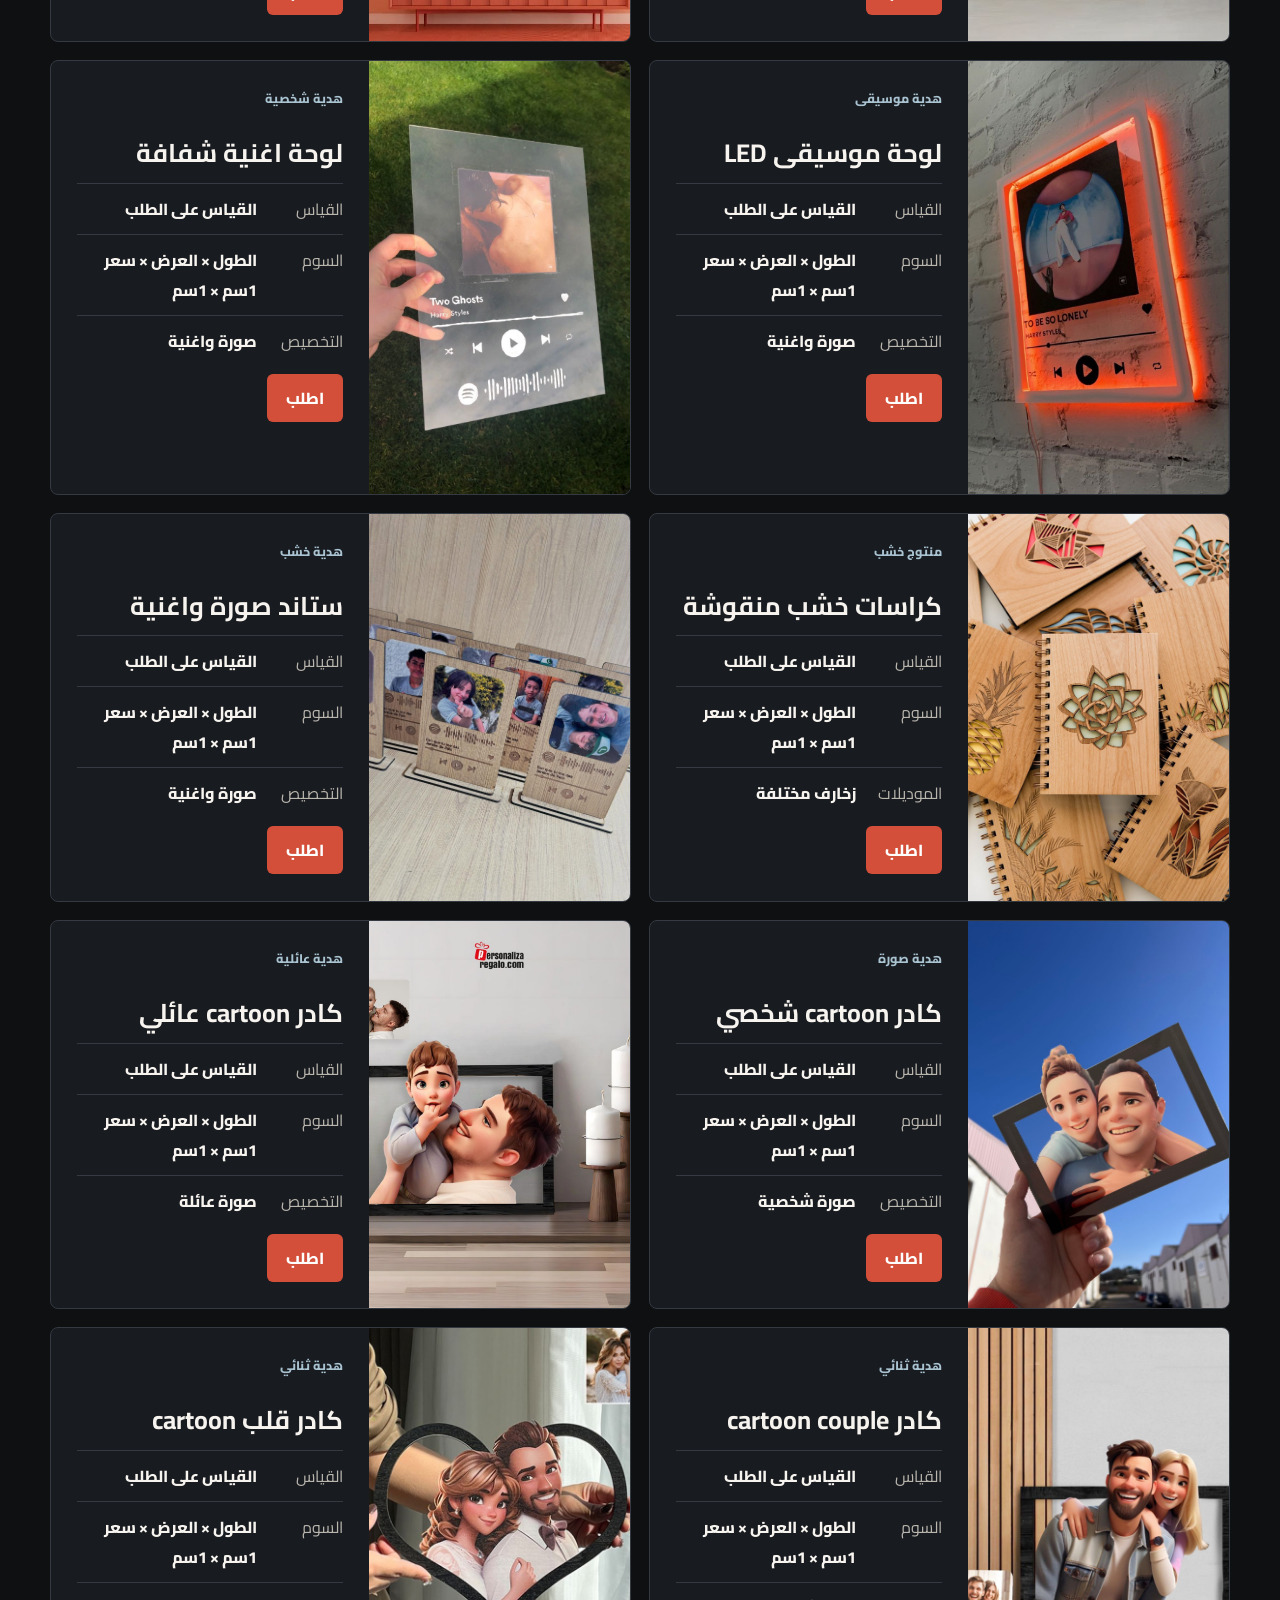
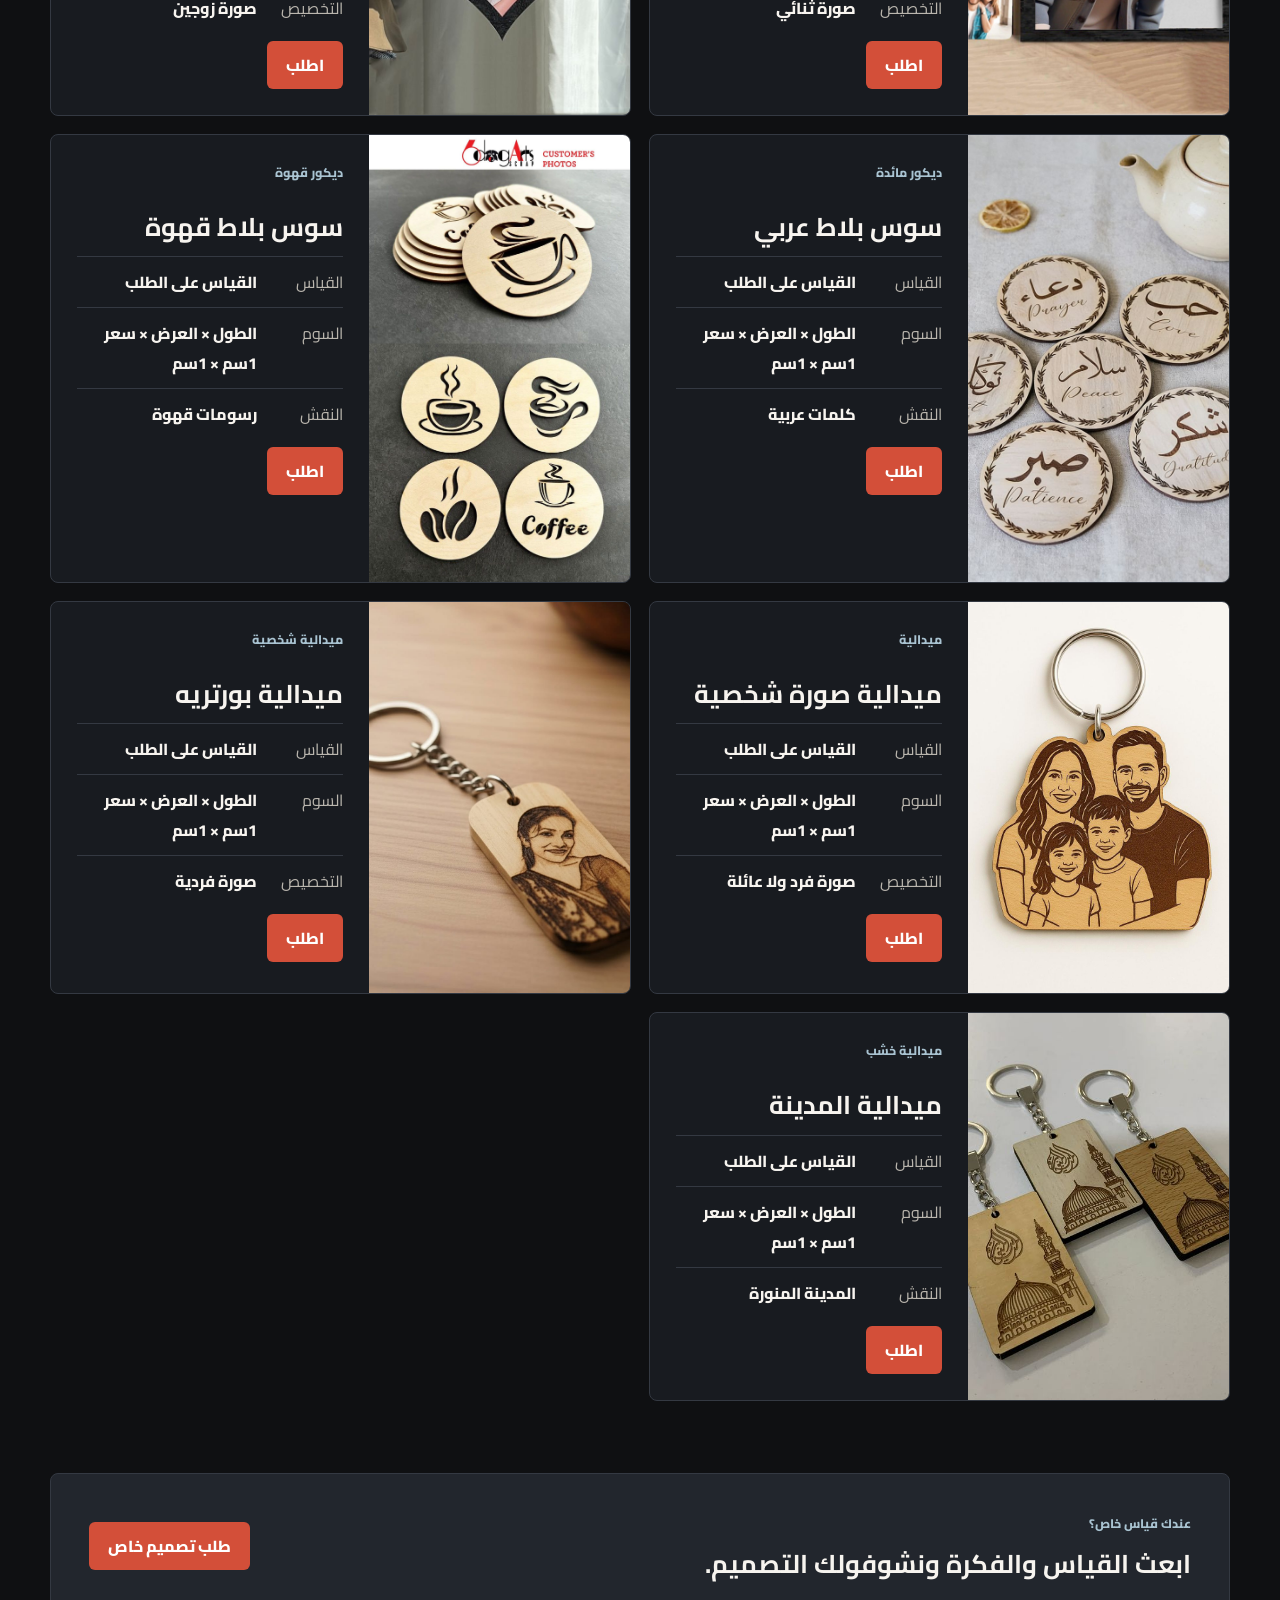
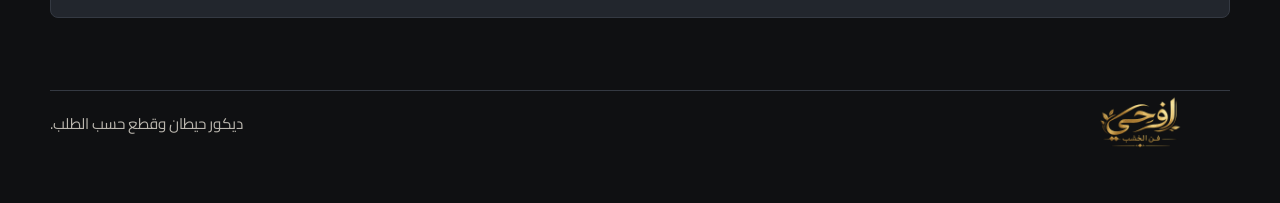
==== commit f7fbd5a4: "o" ====
--- a/products.html
+++ b/products.html
@@ -42,7 +42,7 @@
         </div>
         <p>
           القياسات اللي مازال ما تحددوش مكتوبين على الطلب. ابعث المنتج اللي
-          يعجبك على واتساب ونثبتولك القياس والسوم.
+          يعجبك على واتساب ونثبتولك القياس والسوم. السوم يتحسب: الطول × العرض × سعر 1سم × 1سم.
         </p>
       </section>
 
@@ -54,6 +54,7 @@
             <h2>ديكور حيطان بورش</h2>
             <dl class="product-specs">
               <div><dt>القياس</dt><dd>القياس على الطلب</dd></div>
+              <div><dt>السوم</dt><dd>الطول × العرض × سعر 1سم × 1سم</dd></div>
               <div><dt>النوع</dt><dd>قطعة 3D للكراهب</dd></div>
             </dl>
             <a class="button messenger-link" href="#">اطلب</a>
@@ -70,6 +71,7 @@
             <h2>ديكور هومر</h2>
             <dl class="product-specs">
               <div><dt>القياس</dt><dd>القياس على الطلب</dd></div>
+              <div><dt>السوم</dt><dd>الطول × العرض × سعر 1سم × 1سم</dd></div>
               <div><dt>النوع</dt><dd>ديكور حيطان</dd></div>
             </dl>
             <a class="button messenger-link" href="#">اطلب</a>
@@ -86,6 +88,7 @@
             <h2>ديكور سبايدر مان</h2>
             <dl class="product-specs">
               <div><dt>القياس</dt><dd>القياس على الطلب</dd></div>
+              <div><dt>السوم</dt><dd>الطول × العرض × سعر 1سم × 1سم</dd></div>
               <div><dt>النوع</dt><dd>ديكور حيطان</dd></div>
             </dl>
             <a class="button messenger-link" href="#">اطلب</a>
@@ -103,6 +106,7 @@
             <dl class="product-specs">
               <div><dt>القياس</dt><dd>3 م / 1.20 م</dd></div>
               <div><dt>السمك</dt><dd>3 مم</dd></div>
+              <div><dt>السوم</dt><dd>الطول × العرض × سعر 1سم × 1سم</dd></div>
             </dl>
             <a class="button messenger-link" href="#">اطلب</a>
           </div>
@@ -118,6 +122,7 @@
             <h2>ديكور رونالدو CR7</h2>
             <dl class="product-specs">
               <div><dt>القياس</dt><dd>القياس على الطلب</dd></div>
+              <div><dt>السوم</dt><dd>الطول × العرض × سعر 1سم × 1سم</dd></div>
               <div><dt>النوع</dt><dd>كادر حيطان</dd></div>
             </dl>
             <a class="button messenger-link" href="#">اطلب</a>
@@ -134,6 +139,7 @@
             <h2>ديكور ميسي 10</h2>
             <dl class="product-specs">
               <div><dt>القياس</dt><dd>القياس على الطلب</dd></div>
+              <div><dt>السوم</dt><dd>الطول × العرض × سعر 1سم × 1سم</dd></div>
               <div><dt>النوع</dt><dd>كادر حيطان</dd></div>
             </dl>
             <a class="button messenger-link" href="#">اطلب</a>
@@ -150,6 +156,7 @@
             <h2>لوحة موسيقى LED</h2>
             <dl class="product-specs">
               <div><dt>القياس</dt><dd>القياس على الطلب</dd></div>
+              <div><dt>السوم</dt><dd>الطول × العرض × سعر 1سم × 1سم</dd></div>
               <div><dt>التخصيص</dt><dd>صورة واغنية</dd></div>
             </dl>
             <a class="button messenger-link" href="#">اطلب</a>
@@ -166,6 +173,7 @@
             <h2>لوحة اغنية شفافة</h2>
             <dl class="product-specs">
               <div><dt>القياس</dt><dd>القياس على الطلب</dd></div>
+              <div><dt>السوم</dt><dd>الطول × العرض × سعر 1سم × 1سم</dd></div>
               <div><dt>التخصيص</dt><dd>صورة واغنية</dd></div>
             </dl>
             <a class="button messenger-link" href="#">اطلب</a>
@@ -182,6 +190,7 @@
             <h2>كراسات خشب منقوشة</h2>
             <dl class="product-specs">
               <div><dt>القياس</dt><dd>القياس على الطلب</dd></div>
+              <div><dt>السوم</dt><dd>الطول × العرض × سعر 1سم × 1سم</dd></div>
               <div><dt>الموديلات</dt><dd>زخارف مختلفة</dd></div>
             </dl>
             <a class="button messenger-link" href="#">اطلب</a>
@@ -198,6 +207,7 @@
             <h2>ستاند صورة واغنية</h2>
             <dl class="product-specs">
               <div><dt>القياس</dt><dd>القياس على الطلب</dd></div>
+              <div><dt>السوم</dt><dd>الطول × العرض × سعر 1سم × 1سم</dd></div>
               <div><dt>التخصيص</dt><dd>صورة واغنية</dd></div>
             </dl>
             <a class="button messenger-link" href="#">اطلب</a>
@@ -214,6 +224,7 @@
             <h2>كادر cartoon شخصي</h2>
             <dl class="product-specs">
               <div><dt>القياس</dt><dd>القياس على الطلب</dd></div>
+              <div><dt>السوم</dt><dd>الطول × العرض × سعر 1سم × 1سم</dd></div>
               <div><dt>التخصيص</dt><dd>صورة شخصية</dd></div>
             </dl>
             <a class="button messenger-link" href="#">اطلب</a>
@@ -230,6 +241,7 @@
             <h2>كادر cartoon عائلي</h2>
             <dl class="product-specs">
               <div><dt>القياس</dt><dd>القياس على الطلب</dd></div>
+              <div><dt>السوم</dt><dd>الطول × العرض × سعر 1سم × 1سم</dd></div>
               <div><dt>التخصيص</dt><dd>صورة عائلة</dd></div>
             </dl>
             <a class="button messenger-link" href="#">اطلب</a>
@@ -246,6 +258,7 @@
             <h2>كادر cartoon couple</h2>
             <dl class="product-specs">
               <div><dt>القياس</dt><dd>القياس على الطلب</dd></div>
+              <div><dt>السوم</dt><dd>الطول × العرض × سعر 1سم × 1سم</dd></div>
               <div><dt>التخصيص</dt><dd>صورة ثنائي</dd></div>
             </dl>
             <a class="button messenger-link" href="#">اطلب</a>
@@ -262,6 +275,7 @@
             <h2>كادر قلب cartoon</h2>
             <dl class="product-specs">
               <div><dt>القياس</dt><dd>القياس على الطلب</dd></div>
+              <div><dt>السوم</dt><dd>الطول × العرض × سعر 1سم × 1سم</dd></div>
               <div><dt>التخصيص</dt><dd>صورة زوجين</dd></div>
             </dl>
             <a class="button messenger-link" href="#">اطلب</a>
@@ -278,6 +292,7 @@
             <h2>سوس بلاط عربي</h2>
             <dl class="product-specs">
               <div><dt>القياس</dt><dd>القياس على الطلب</dd></div>
+              <div><dt>السوم</dt><dd>الطول × العرض × سعر 1سم × 1سم</dd></div>
               <div><dt>النقش</dt><dd>كلمات عربية</dd></div>
             </dl>
             <a class="button messenger-link" href="#">اطلب</a>
@@ -294,6 +309,7 @@
             <h2>سوس بلاط قهوة</h2>
             <dl class="product-specs">
               <div><dt>القياس</dt><dd>القياس على الطلب</dd></div>
+              <div><dt>السوم</dt><dd>الطول × العرض × سعر 1سم × 1سم</dd></div>
               <div><dt>النقش</dt><dd>رسومات قهوة</dd></div>
             </dl>
             <a class="button messenger-link" href="#">اطلب</a>
@@ -310,6 +326,7 @@
             <h2>ميدالية صورة شخصية</h2>
             <dl class="product-specs">
               <div><dt>القياس</dt><dd>القياس على الطلب</dd></div>
+              <div><dt>السوم</dt><dd>الطول × العرض × سعر 1سم × 1سم</dd></div>
               <div><dt>التخصيص</dt><dd>صورة فرد ولا عائلة</dd></div>
             </dl>
             <a class="button messenger-link" href="#">اطلب</a>
@@ -326,6 +343,7 @@
             <h2>ميدالية بورتريه</h2>
             <dl class="product-specs">
               <div><dt>القياس</dt><dd>القياس على الطلب</dd></div>
+              <div><dt>السوم</dt><dd>الطول × العرض × سعر 1سم × 1سم</dd></div>
               <div><dt>التخصيص</dt><dd>صورة فردية</dd></div>
             </dl>
             <a class="button messenger-link" href="#">اطلب</a>
@@ -342,6 +360,7 @@
             <h2>ميدالية المدينة</h2>
             <dl class="product-specs">
               <div><dt>القياس</dt><dd>القياس على الطلب</dd></div>
+              <div><dt>السوم</dt><dd>الطول × العرض × سعر 1سم × 1سم</dd></div>
               <div><dt>النقش</dt><dd>المدينة المنورة</dd></div>
             </dl>
             <a class="button messenger-link" href="#">اطلب</a>
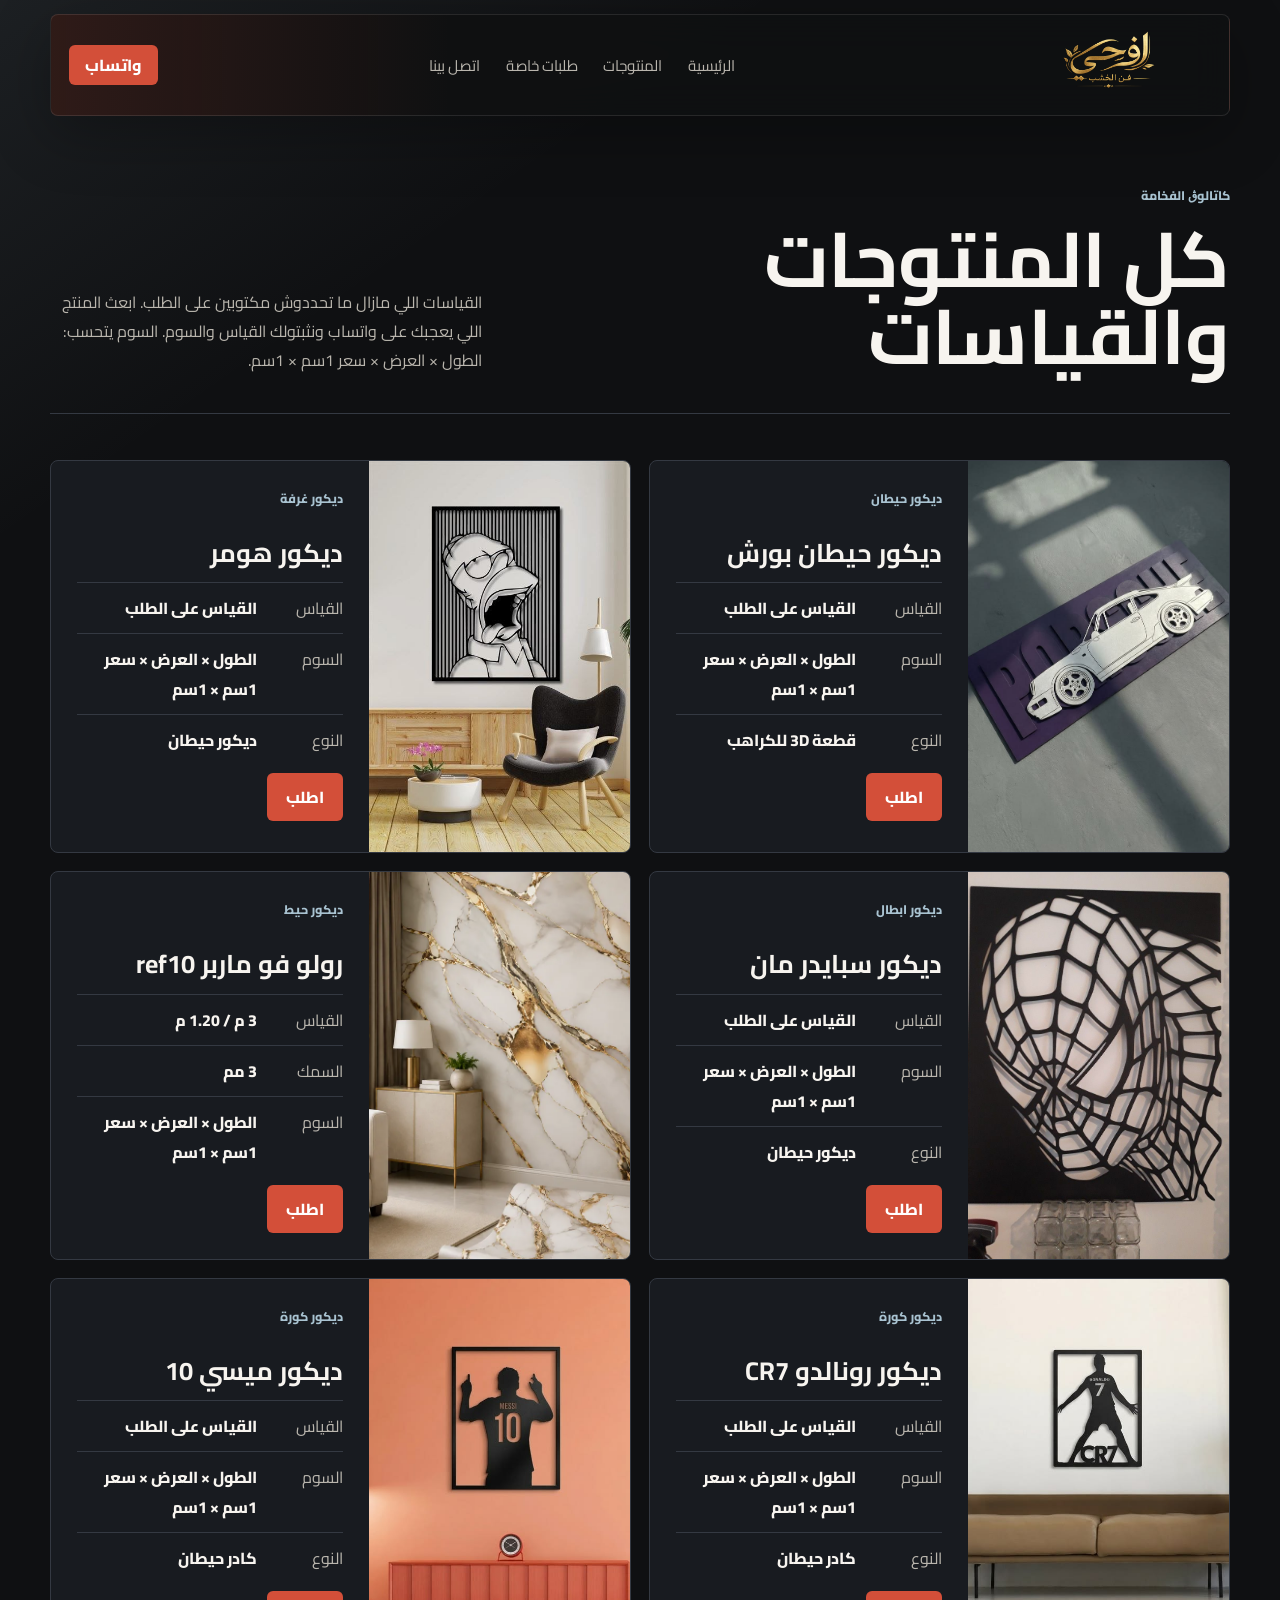
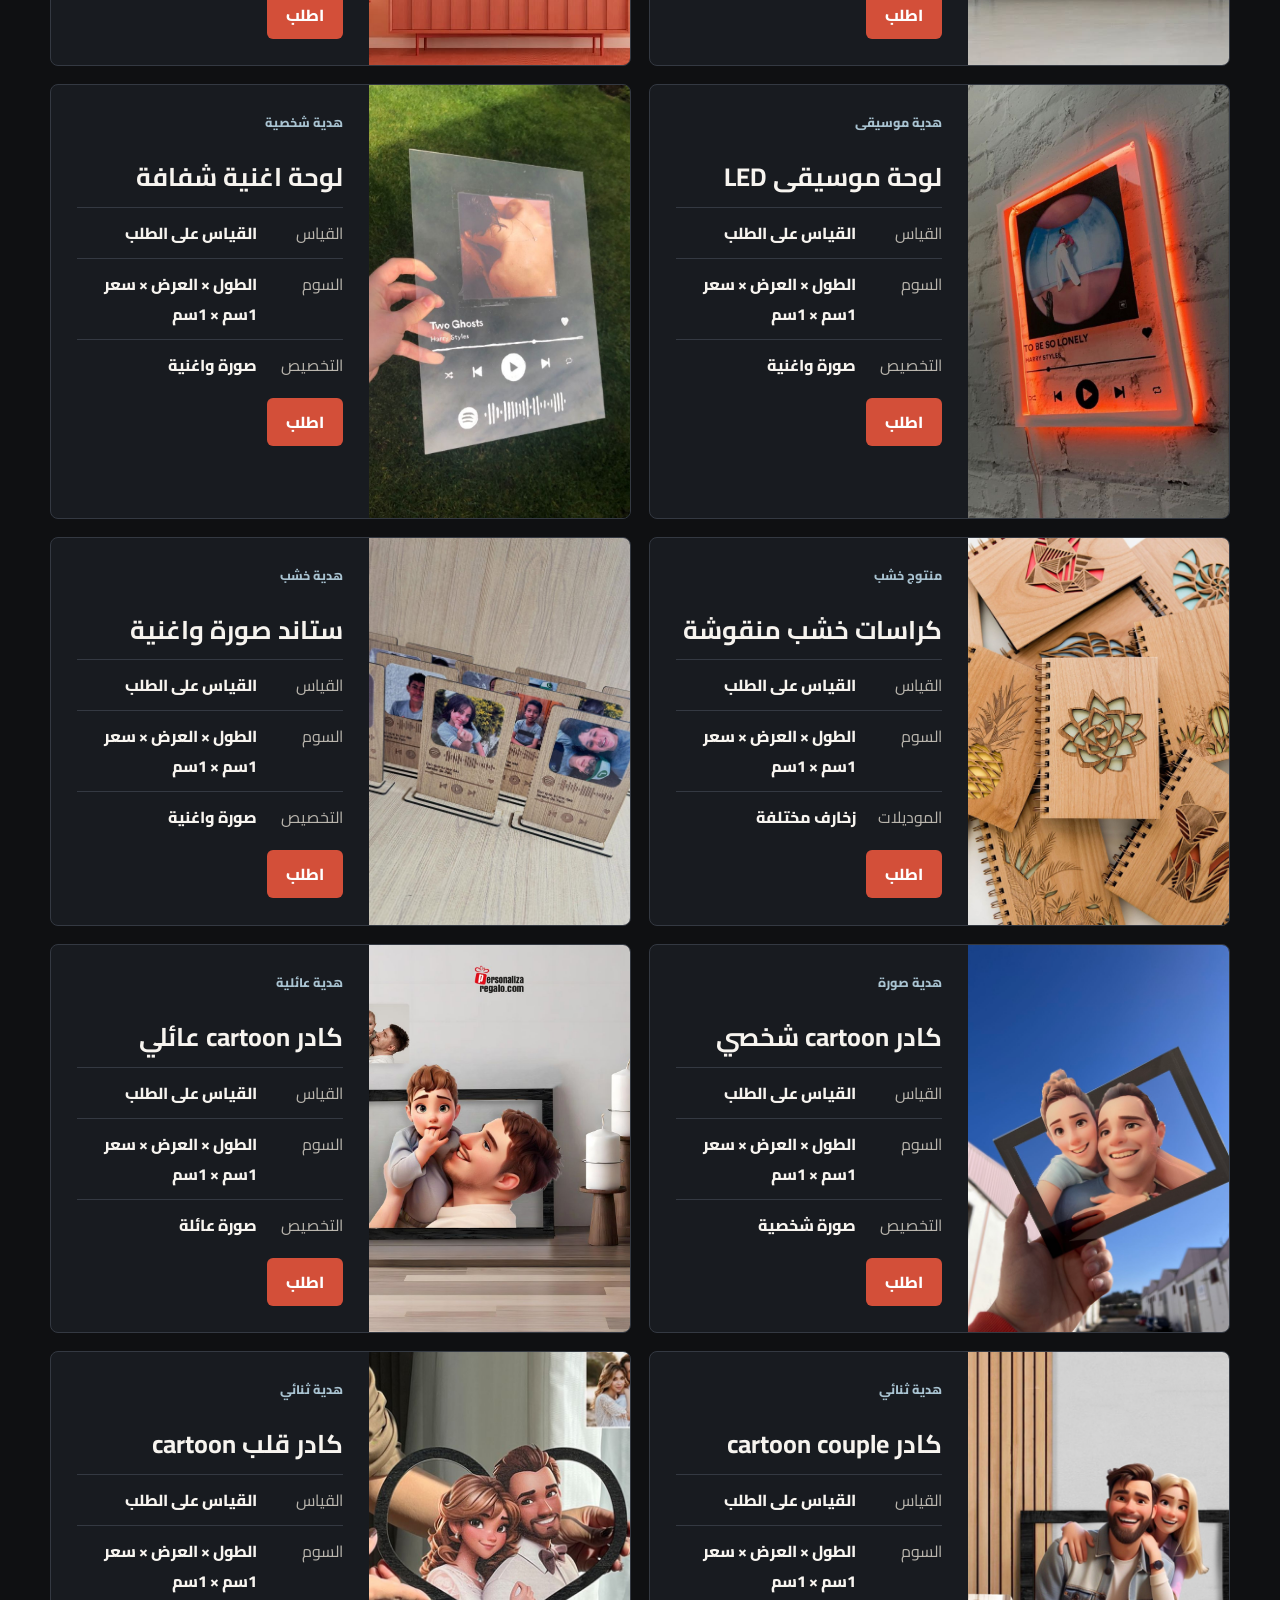
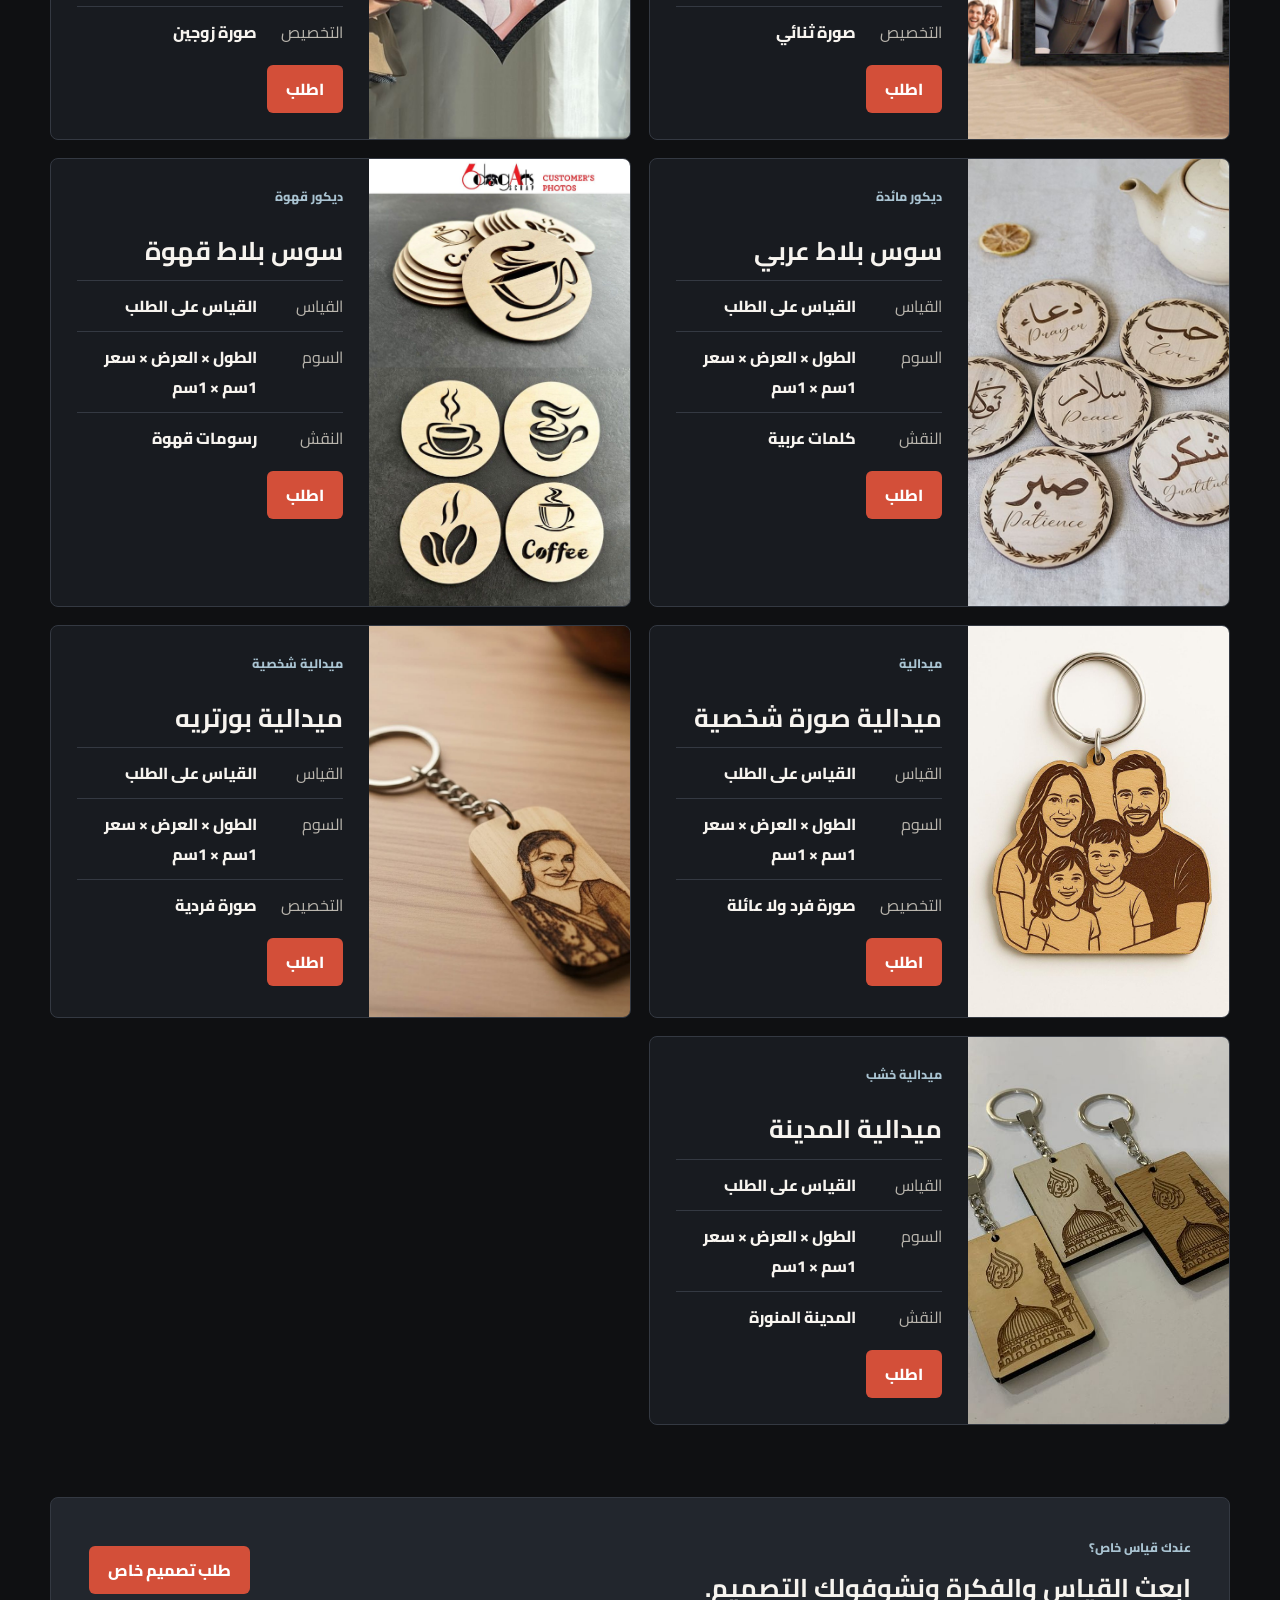
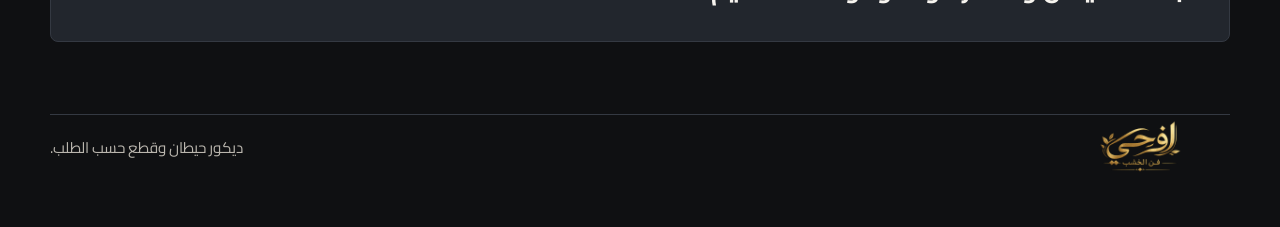
==== commit 424421e0: "p" ====
--- a/products.html
+++ b/products.html
@@ -387,5 +387,6 @@
     </footer>
 
     <script src="script.js"></script>
+    <script src="product-detail.js"></script>
   </body>
 </html>
--- a/styles.css
+++ b/styles.css
@@ -63,12 +63,15 @@
   grid-template-columns: auto 1fr auto;
   align-items: center;
   gap: 28px;
-  margin-top: 14px;
-  padding: 12px 14px;
+  margin-top: 10px;
+  padding: 14px 18px;
   border: 1px solid rgba(255, 255, 255, 0.1);
   border-radius: 8px;
-  background: rgba(15, 16, 18, 0.88);
+  background:
+    linear-gradient(90deg, rgba(211, 79, 57, 0.16), transparent 34%),
+    rgba(15, 16, 18, 0.94);
   backdrop-filter: blur(18px);
+  box-shadow: 0 18px 60px rgba(0, 0, 0, 0.28);
 }
 
 .brand,
@@ -97,8 +100,8 @@
 }
 
 .brand img {
-  width: clamp(92px, 10vw, 138px);
-  height: 48px;
+  width: clamp(138px, 16vw, 220px);
+  height: 72px;
   object-fit: cover;
   object-position: center;
   border-radius: 6px;
@@ -382,6 +385,15 @@
   border: 1px solid var(--line);
   border-radius: 8px;
   background: var(--surface);
+  cursor: pointer;
+  transition: transform 180ms ease, border-color 180ms ease, box-shadow 180ms ease;
+}
+
+.catalog-card:hover,
+.product-sheet:hover {
+  border-color: rgba(169, 195, 209, 0.72);
+  box-shadow: 0 18px 60px rgba(0, 0, 0, 0.24);
+  transform: translateY(-2px);
 }
 
 .catalog-card > img {
@@ -610,6 +622,8 @@
   border: 1px solid var(--line);
   border-radius: 8px;
   background: var(--surface);
+  cursor: pointer;
+  transition: transform 180ms ease, border-color 180ms ease, box-shadow 180ms ease;
 }
 
 .product-sheet > img {
@@ -673,6 +687,51 @@
   background: var(--surface-strong);
 }
 
+.single-product {
+  display: grid;
+  grid-template-columns: minmax(0, 1fr) minmax(340px, 0.82fr);
+  align-items: center;
+  gap: clamp(24px, 5vw, 72px);
+  padding: 72px 0;
+}
+
+.single-product-media {
+  overflow: hidden;
+  border: 1px solid var(--line);
+  border-radius: 8px;
+  background: var(--surface);
+  box-shadow: var(--shadow);
+}
+
+.single-product-media img {
+  width: 100%;
+  height: 100%;
+  max-height: 720px;
+  object-fit: cover;
+}
+
+.single-product-copy {
+  display: grid;
+  gap: 18px;
+}
+
+.single-product-copy h1 {
+  margin-bottom: 0;
+  font-size: clamp(2.2rem, 5vw, 4.8rem);
+  line-height: 1;
+}
+
+.single-product-copy > p:not(.product-tag) {
+  margin-bottom: 0;
+  color: var(--muted);
+  font-size: 1.08rem;
+  line-height: 1.8;
+}
+
+.single-specs {
+  margin-top: 10px;
+}
+
 @media (max-width: 920px) {
   .site-header {
     grid-template-columns: 1fr auto;
@@ -687,6 +746,7 @@
   .custom-band,
   .products-hero,
   .products-note,
+  .single-product,
   .contact {
     grid-template-columns: 1fr;
   }
@@ -726,8 +786,8 @@
   }
 
   .brand img {
-    width: 88px;
-    height: 40px;
+    width: 118px;
+    height: 52px;
   }
 
   .hero {
